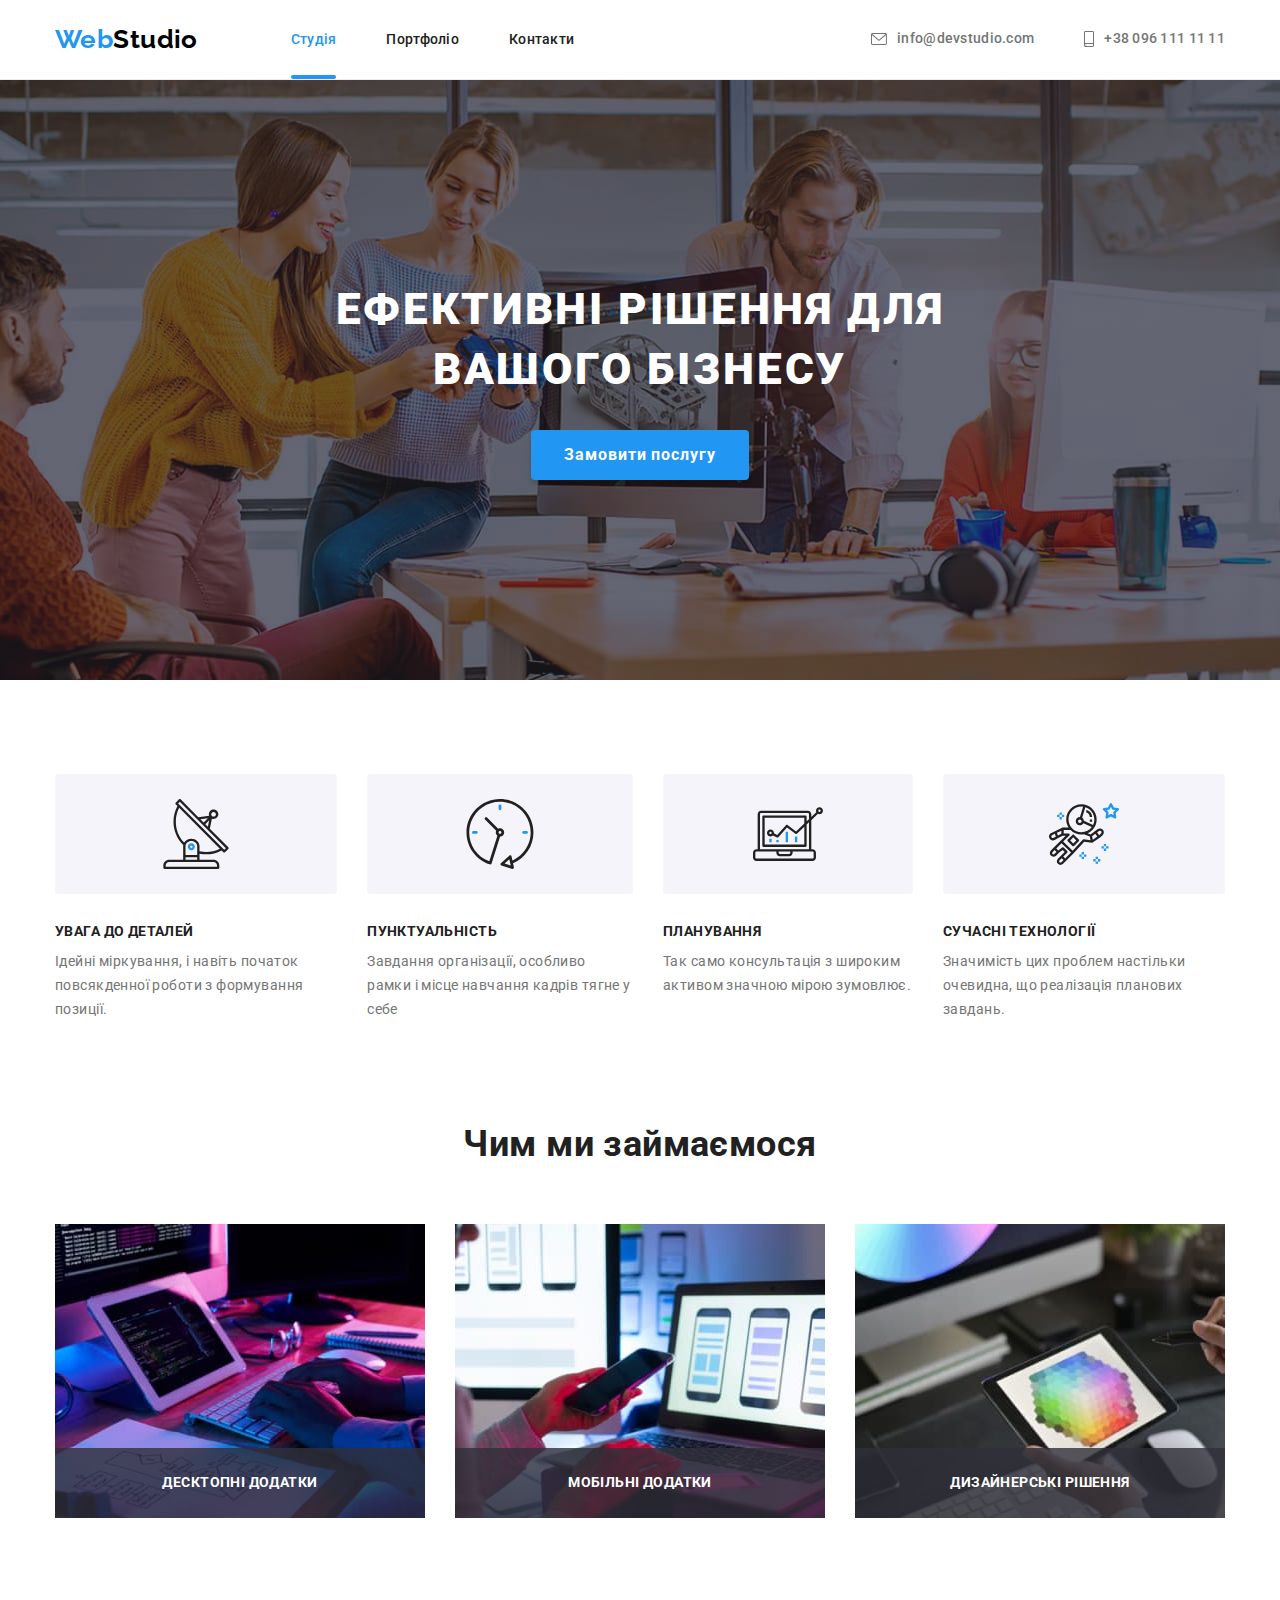
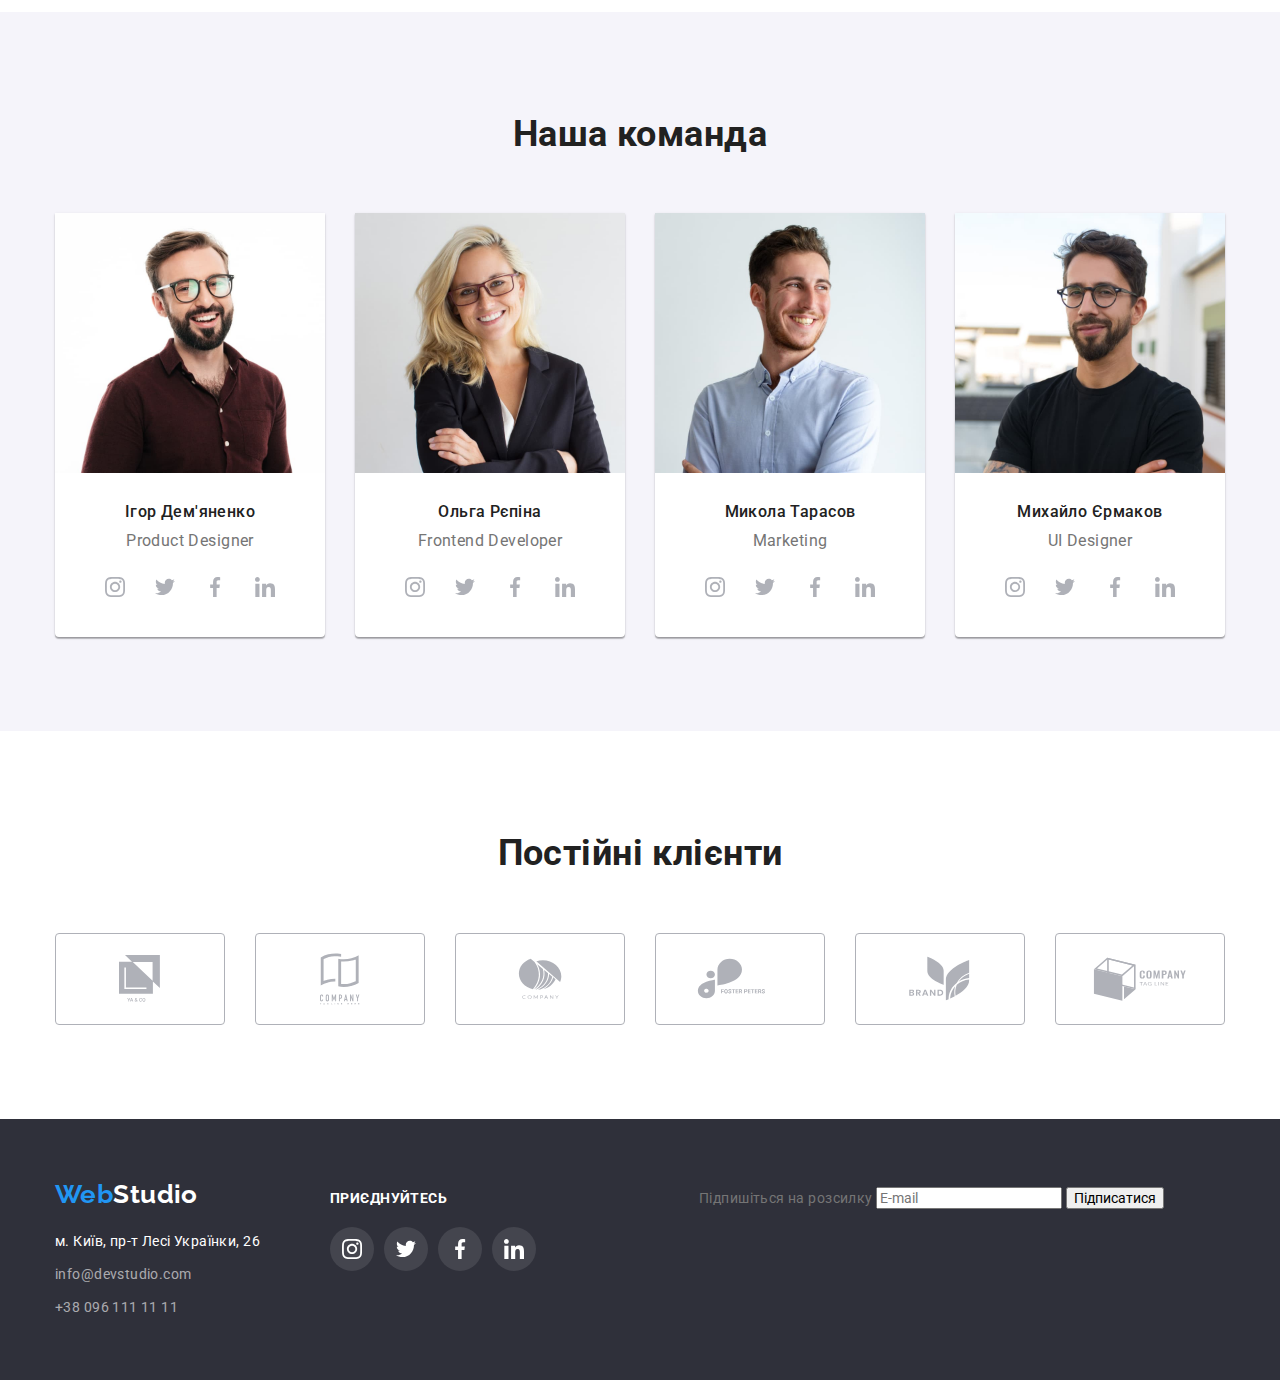
==== index.html @ 40b41647 "add forms markup + icons" ====
<!DOCTYPE html>
<html lang="uk">
  <head>
    <meta charset="UTF-8" />
    <meta http-equiv="X-UA-Compatible" content="IE=edge" />
    <meta name="viewport" content="width=device-width, initial-scale=1.0" />
    <title>WebStudio</title>
    <link rel="preconnect" href="https://fonts.googleapis.com" />
    <link rel="preconnect" href="https://fonts.gstatic.com" crossorigin />
    <link
      href="https://fonts.googleapis.com/css2?family=Raleway:wght@700&family=Roboto:wght@400;500;700;900&display=swap"
      rel="stylesheet"
    />
    <link
      rel="stylesheet"
      href="https://cdnjs.cloudflare.com/ajax/libs/modern-normalize/1.1.0/modern-normalize.min.css"
    />
    <link rel="stylesheet" href="./css/styles.css" />
  </head>
  <body>
    <!-- Шапка сайту -->
    <header class="header">
      <div class="container header-items">
        <nav class="site-nav">
          <a href="./index.html" class="logo-header link"
            >Web<span class="logo-black">Studio</span></a
          >
          <ul class="site-nav-list list">
            <li class="site-nav-item">
              <a class="site-nav-link link current" href="./index.html"
                >Студія</a
              >
            </li>
            <li class="site-nav-item">
              <a class="site-nav-link link" href="./portfolio.html"
                >Портфоліо</a
              >
            </li>
            <li class="site-nav-item">
              <a class="site-nav-link link" href="">Контакти</a>
            </li>
          </ul>
        </nav>

        <ul class="contacts list">
          <li class="contact-item">
            <a class="contact-link link" href="mailto:info@devstudio.com"
              ><svg class="contact-icon" width="16" height="12">
                <use href="./images/symbol-defs.svg#icon-envelope"></use>
              </svg>
              info@devstudio.com</a
            >
          </li>
          <li class="contact-item">
            <a class="contact-link link" href="tell:+380961111111"
              ><svg class="contact-icon" width="10" height="16">
                <use href="./images/symbol-defs.svg#icon-smartphone"></use></svg
              >+38 096 111 11 11</a
            >
          </li>
        </ul>
      </div>
    </header>

    <!-- Основний і унікальний контент -->
    <main>
      <section class="hero">
        <h1 class="hero-title">Ефективні рішення для вашого бізнесу</h1>
        <button type="button" class="btn hero-button" data-modal-open>
          Замовити послугу
        </button>
      </section>

      <section class="section features">
        <div class="container">
          <h2 class="section-title visually-hidden">Наші переваги</h2>
          <ul class="features list">
            <li class="features-item">
              <div class="features-pic">
                <svg class="features-icon" width="70" height="70">
                  <use
                    href="./images/symbol-defs.svg#icon-satellite-features"
                  ></use>
                </svg>
              </div>
              <h3 class="features-title title">УВАГА ДО ДЕТАЛЕЙ</h3>
              <p class="features-text">
                Ідейні міркування, і навіть початок повсякденної роботи з
                формування позиції.
              </p>
            </li>
            <li class="features-item">
              <div class="features-pic">
                <svg class="features-icon" width="70" height="70">
                  <use
                    href="./images/symbol-defs.svg#icon-clock-features"
                  ></use>
                </svg>
              </div>
              <h3 class="features-title title">ПУНКТУАЛЬНІСТЬ</h3>
              <p class="features-text">
                Завдання організації, особливо рамки і місце навчання кадрів
                тягне у себе
              </p>
            </li>
            <li class="features-item">
              <div class="features-pic">
                <svg class="features-icon" width="70" height="70">
                  <use
                    href="./images/symbol-defs.svg#icon-diagram-features"
                  ></use>
                </svg>
              </div>
              <h3 class="features-title title">ПЛАНУВАННЯ</h3>
              <p class="features-text">
                Так само консультація з широким активом значною мірою зумовлює.
              </p>
            </li>
            <li class="features-item">
              <div class="features-pic">
                <svg class="features-icon" width="70" height="70">
                  <use
                    href="./images/symbol-defs.svg#icon-astronaut-features"
                  ></use>
                </svg>
              </div>
              <h3 class="features-title title">СУЧАСНІ ТЕХНОЛОГІЇ</h3>
              <p class="features-text">
                Значимість цих проблем настільки очевидна, що реалізація
                планових завдань.
              </p>
            </li>
          </ul>
        </div>
      </section>

      <section class="section work">
        <div class="container">
          <h2 class="section-title">Чим ми займаємося</h2>
          <ul class="work-list list">
            <li class="work-item">
              <div class="work-thumb">
                <img
                  src="./images/box-1.jpg"
                  alt="пише код на комп'ютері"
                  width="370"
                />
                <div class="work-overlay">
                  <h3 class="work-title title">Десктопні додатки</h3>
                </div>
              </div>
            </li>
            <li class="work-item">
              <div class="work-thumb">
                <img
                  src="./images/box-2.jpg"
                  alt="обирає мобільний інтерфейс"
                  width="370"
                />
                <div class="work-overlay">
                  <h3 class="work-title title">Мобільні додатки</h3>
                </div>
              </div>
            </li>
            <li class="work-item">
              <div class="work-thumb">
                <img
                  src="./images/box-3.jpg"
                  alt="обирає колір на планшеті"
                  width="370"
                />
                <div class="work-overlay">
                  <h3 class="work-title title">Дизайнерські рішення</h3>
                </div>
              </div>
            </li>
          </ul>
        </div>
      </section>

      <section class="section team">
        <div class="container">
          <h2 class="section-title">Наша команда</h2>
          <ul class="team-list list">
            <li class="team-item">
              <img
                class="team-img"
                src="./images/team-1.jpg"
                alt="фото 1"
                width="270"
              />
              <div class="team-card">
                <h3 class="team-name">Ігор Дем'яненко</h3>
                <p class="team-title" lang="en">Product Designer</p>
                <ul class="team-socials-list list">
                  <li class="social-item">
                    <a href="" class="social-link">
                      <svg class="social-icon" width="20" height="20">
                        <use
                          href="./images/symbol-defs.svg#icon-instagram"
                        ></use>
                      </svg>
                    </a>
                  </li>
                  <li class="social-item">
                    <a href="" class="social-link">
                      <svg class="social-icon" width="20" height="20">
                        <use href="./images/symbol-defs.svg#icon-twitter"></use>
                      </svg>
                    </a>
                  </li>
                  <li class="social-item">
                    <a href="" class="social-link">
                      <svg class="social-icon" width="20" height="20">
                        <use
                          href="./images/symbol-defs.svg#icon-facebook"
                        ></use>
                      </svg>
                    </a>
                  </li>
                  <li class="social-item">
                    <a href="" class="social-link">
                      <svg class="social-icon" width="20" height="20">
                        <use
                          href="./images/symbol-defs.svg#icon-linkedin"
                        ></use>
                      </svg>
                    </a>
                  </li>
                </ul>
              </div>
            </li>
            <li class="team-item">
              <img
                class="team-img"
                src="./images/team-2.jpg"
                alt="фото 2"
                width="270"
              />
              <div class="team-card">
                <h3 class="team-name">Ольга Рєпіна</h3>
                <p class="team-title" lang="en">Frontend Developer</p>
                <ul class="team-socials-list list">
                  <li class="social-item">
                    <a href="" class="social-link">
                      <svg class="social-icon" width="20" height="20">
                        <use
                          href="./images/symbol-defs.svg#icon-instagram"
                        ></use>
                      </svg>
                    </a>
                  </li>
                  <li class="social-item">
                    <a href="" class="social-link">
                      <svg class="social-icon" width="20" height="20">
                        <use href="./images/symbol-defs.svg#icon-twitter"></use>
                      </svg>
                    </a>
                  </li>
                  <li class="social-item">
                    <a href="" class="social-link">
                      <svg class="social-icon" width="20" height="20">
                        <use
                          href="./images/symbol-defs.svg#icon-facebook"
                        ></use>
                      </svg>
                    </a>
                  </li>
                  <li class="social-item">
                    <a href="" class="social-link">
                      <svg class="social-icon" width="20" height="20">
                        <use
                          href="./images/symbol-defs.svg#icon-linkedin"
                        ></use>
                      </svg>
                    </a>
                  </li>
                </ul>
              </div>
            </li>
            <li class="team-item">
              <img
                class="team-img"
                src="./images/team-3.jpg"
                alt="фото 3"
                width="270"
              />
              <div class="team-card">
                <h3 class="team-name">Микола Тарасов</h3>
                <p class="team-title" lang="en">Marketing</p>
                <ul class="team-socials-list list">
                  <li class="social-item">
                    <a href="" class="social-link">
                      <svg class="social-icon" width="20" height="20">
                        <use
                          href="./images/symbol-defs.svg#icon-instagram"
                        ></use>
                      </svg>
                    </a>
                  </li>
                  <li class="social-item">
                    <a href="" class="social-link">
                      <svg class="social-icon" width="20" height="20">
                        <use href="./images/symbol-defs.svg#icon-twitter"></use>
                      </svg>
                    </a>
                  </li>
                  <li class="social-item">
                    <a href="" class="social-link">
                      <svg class="social-icon" width="20" height="20">
                        <use
                          href="./images/symbol-defs.svg#icon-facebook"
                        ></use>
                      </svg>
                    </a>
                  </li>
                  <li class="social-item">
                    <a href="" class="social-link">
                      <svg class="social-icon" width="20" height="20">
                        <use
                          href="./images/symbol-defs.svg#icon-linkedin"
                        ></use>
                      </svg>
                    </a>
                  </li>
                </ul>
              </div>
            </li>
            <li class="team-item">
              <img
                class="team-img"
                src="./images/team-4.jpg"
                alt="фото 4"
                width="270"
              />
              <div class="team-card">
                <h3 class="team-name">Михайло Єрмаков</h3>
                <p class="team-title" lang="en">UI Designer</p>
                <ul class="team-socials-list list">
                  <li class="social-item">
                    <a href="" class="social-link">
                      <svg class="social-icon" width="20" height="20">
                        <use
                          href="./images/symbol-defs.svg#icon-instagram"
                        ></use>
                      </svg>
                    </a>
                  </li>
                  <li class="social-item">
                    <a href="" class="social-link">
                      <svg class="social-icon" width="20" height="20">
                        <use href="./images/symbol-defs.svg#icon-twitter"></use>
                      </svg>
                    </a>
                  </li>
                  <li class="social-item">
                    <a href="" class="social-link">
                      <svg class="social-icon" width="20" height="20">
                        <use
                          href="./images/symbol-defs.svg#icon-facebook"
                        ></use>
                      </svg>
                    </a>
                  </li>
                  <li class="social-item">
                    <a href="" class="social-link">
                      <svg class="social-icon" width="20" height="20">
                        <use
                          href="./images/symbol-defs.svg#icon-linkedin"
                        ></use>
                      </svg>
                    </a>
                  </li>
                </ul>
              </div>
            </li>
          </ul>
        </div>
      </section>

      <section class="section clients">
        <div class="container">
          <h2 class="section-title">Постійні клієнти</h2>
          <ul class="clients-list list">
            <li class="client-item">
              <a class="client-link link" href=" ">
                <svg class="client-icon" width="41" height="47">
                  <use href="./images/symbol-defs.svg#icon-client-1"></use>
                </svg>
              </a>
            </li>
            <li class="client-item">
              <a class="client-link link" href=" ">
                <svg class="client-icon" width="40" height="52">
                  <use href="./images/symbol-defs.svg#icon-client-2"></use>
                </svg>
              </a>
            </li>
            <li class="client-item">
              <a class="client-link link" href=" ">
                <svg class="client-icon" width="44" height="41">
                  <use href="./images/symbol-defs.svg#icon-client-3"></use>
                </svg>
              </a>
            </li>
            <li class="client-item">
              <a class="client-link link" href=" ">
                <svg class="client-icon" width="85" height="41">
                  <use href="./images/symbol-defs.svg#icon-client-4"></use>
                </svg>
              </a>
            </li>
            <li class="client-item">
              <a class="client-link link" href=" ">
                <svg class="client-icon" width="63" height="45">
                  <use href="./images/symbol-defs.svg#icon-client-5"></use>
                </svg>
              </a>
            </li>
            <li class="client-item">
              <a class="client-link link" href=" ">
                <svg class="client-icon" width="94" height="44">
                  <use href="./images/symbol-defs.svg#icon-client-6"></use>
                </svg>
              </a>
            </li>
          </ul>
        </div>
      </section>
    </main>

    <!-- Футер -->
    <footer class="footer">
      <div class="container footer-flex">
        <div class="footer-address">
          <a href="./index.html" class="logo-footer link"
            >Web<span class="logo-white">Studio</span></a
          >
          <address class="address">
            <ul class="address-list list">
              <li class="address-item">
                <a
                  class="address-link primary link"
                  href="https://goo.gl/maps/5jb4CAZ57KKGYozQA"
                  target="_blank"
                  rel="noopener noreferrer nofollow"
                  >м. Київ, пр-т Лесі Українки, 26</a
                >
              </li>
              <li class="address-item">
                <a
                  class="address-link secondary link"
                  href="mailto:info@devstudio.com"
                  >info@devstudio.com</a
                >
              </li>
              <li class="address-item">
                <a class="address-link secondary link" href="tell:+380961111111"
                  >+38 096 111 11 11</a
                >
              </li>
            </ul>
          </address>
        </div>
        <div class="footer-socials">
          <h3 class="footer-socials-title">Приєднуйтесь</h3>
          <ul class="footer-socials-list list">
            <li class="footer-social-item">
              <a href="" class="footer-social-link">
                <svg class="footer-social-icon" width="20" height="20">
                  <use href="./images/symbol-defs.svg#icon-instagram"></use>
                </svg>
              </a>
            </li>
            <li class="footer-social-item">
              <a href="" class="footer-social-link">
                <svg class="footer-social-icon" width="20" height="20">
                  <use href="./images/symbol-defs.svg#icon-twitter"></use>
                </svg>
              </a>
            </li>
            <li class="footer-social-item">
              <a href="" class="footer-social-link">
                <svg class="footer-social-icon" width="20" height="20">
                  <use href="./images/symbol-defs.svg#icon-facebook"></use>
                </svg>
              </a>
            </li>
            <li class="footer-social-item">
              <a href="" class="footer-social-link">
                <svg class="footer-social-icon" width="20" height="20">
                  <use href="./images/symbol-defs.svg#icon-linkedin"></use>
                </svg>
              </a>
            </li>
          </ul>
        </div>
        <form class="subscription-form">
          <label for="email">Підпишіться на розсилку</label>
          <input type="email" name="email" id="email" placeholder="E-mail" />
          <button type="submit">Підписатися</button>
        </form>
      </div>
    </footer>
    <div class="hero-backdrop is-hidden" data-modal>
      <div class="modal">
        <p class="modal-title">Залиште свої дані, ми вам передзвонимо</p>
        <form class="modal-form">
          <label for="name">Ім'я</label>
          <input type="text" name="name" id="name" class="modal-form-name" />
          <label for="tel">Телефон</label>
          <input type="tel" name="tel" id="tel" class="modal-form-tel" />
          <label for="email">Пошта</label>
          <input
            type="email"
            name="email"
            id="email"
            class="modal-form-email"
          />
          <label for="comment">Коментар</label>
          <textarea
            name="comment"
            id="comment"
            class="modal-form-comment"
          ></textarea>
          <input type="checkbox" name="policy-check" id="policy" />
          <label for="policy"
            >Погоджуюся з розсилкою та приймаю
            <a href="">Умови договору</a></label
          >
          <button type="submit">Відправити</button>
        </form>
        <button type="button" class="modal-btn-close" data-modal-close>
          <svg class="modal-icon-close" width="11" height="11">
            <use href="./images/symbol-defs.svg#icon-close"></use>
          </svg>
        </button>
      </div>
    </div>
    <script src="./js/modal.js"></script>
  </body>
</html>
---- css/styles.css ----
:root {
  --header-bg: #ffffff;
  --header-frame: #ececec;
  --logo-black: #000000;
  --primary-text-color: #757575;
  --secondary-text-color: #212121;
  --accent-color: #2196f3;
  /* --figma-bg: #f5f5f5; */
  --secondary-bg: #f5f4fa;
  --container-bg: #eeeeee;
  --client-section-grey: #afb1b8;
  --footer-bg: #2f303a;
  --text-footer-color: rgba(255, 255, 255, 0.6);
  --hero-bg: #c4c4c4;
  --hero-bg-gradient: rgba(47, 48, 58, 0.4);
  --social-links-color: #afb1b8;

  --trans-duration: 250ms;
  --cubic: cubic-bezier(0.4, 0, 0.2, 1);
}

/* * {
  outline: 1px solid tomato;
} */

body {
  background-color: var(--header-bg);
  color: var(--primary-text-color);

  font-family: Roboto, sans-serif;
  font-size: 14px;
  letter-spacing: 0.03em;
}

/* класи утиліти */

.container {
  width: 1200px;
  padding: 0 15px;
  margin: 0 auto;
}

h1,
h2,
h3,
h4,
h5,
h6,
p {
  margin: 0;
}

ul,
ol {
  margin: 0;
  padding-left: 0;
}

button {
  cursor: pointer;
}

address {
  font-style: normal;
}

img {
  display: block;
  max-width: 100%;
  height: auto;
}

.list {
  list-style: none;
}

.link {
  text-decoration: none;
}

.visually-hidden {
  position: absolute;
  width: 1px;
  height: 1px;
  margin: -1px;
  border: 0;
  padding: 0;

  white-space: nowrap;
  clip-path: inset(100%);
  clip: rect(0 0 0 0);
  overflow: hidden;
}

.btn {
  display: inline-block;
  border: 1px solid transparent;
  border-radius: 4px;

  font-family: inherit;
  font-size: 16px;
  text-align: center;
}

.section {
  padding-top: 94px;
  padding-bottom: 94px;
  background-color: var(--header-bg);
}

.title {
  font-size: 14px;
  line-height: 1.14;
  text-transform: uppercase;
}

/* хедер */
.header {
  background-color: var(--header-bg);
  border-bottom: 1px solid var(--header-frame);
  padding-top: 24px;
  padding-bottom: 25px;
  height: 80px;
}

.header-items {
  display: flex;
  justify-content: space-between;
  align-items: center;
}

/* логотип */

.logo-header {
  display: block;
  margin-right: 93px;

  font-family: Raleway, sans-serif;
  color: var(--accent-color);
  font-weight: 700;
  font-size: 26px;
  line-height: 1.19;
}

.logo-black {
  color: var(--logo-black);
}

/* навігація і контакти */

.site-nav {
  display: flex;
  align-items: center;
}

.site-nav-list {
  display: flex;
  gap: 50px;
}

/* .site-nav-item:not(:last-child) {
  margin-right: 50px;
} */

.site-nav-item {
}

.site-nav-link.link {
  position: relative;

  color: var(--secondary-text-color);
  font-weight: 500;
  line-height: 1.14;
  letter-spacing: 0.02em;
  padding-top: 32px;
  padding-bottom: 32px;

  transition: color var(--trans-duration) var(--cubic);
}

.site-nav-link:hover,
.site-nav-link:focus {
  color: var(--accent-color);
}

.site-nav-link.current {
  color: var(--accent-color);
}

.site-nav-link.current::after {
  content: "";

  position: absolute;
  bottom: 0;
  left: 0;

  width: 100%;
  height: 4px;

  border-radius: 2px;
  background-color: var(--accent-color);
}

.contacts {
  display: flex;
  gap: 50px;
}

.contact-item {
  align-items: center;
}

.contact-link {
  display: flex;
  align-items: center;

  color: var(--primary-text-color);
  font-weight: 500;
  line-height: 1.14;
  letter-spacing: 0.02em;

  transition: color var(--trans-duration) var(--cubic);
}

.contact-icon {
  fill: currentColor;
  margin-right: 10px;
}

.contact-link:hover,
.contact-link:focus {
  color: var(--accent-color);
}

/* секція hero */

.hero {
  text-align: center;
  background-image: linear-gradient(
      to right,
      var(--hero-bg-gradient),
      var(--hero-bg-gradient)
    ),
    url(../images/hero-bg-image.jpg);
  background-color: var(--hero-bg);
  max-width: 1600px;
  background-repeat: no-repeat;
  background-position: center;
  background-size: cover;
  padding-top: 200px;
  padding-bottom: 200px;
  margin: 0 auto;
}

.hero-title {
  margin-bottom: 30px;
  width: 696px;
  margin-left: auto;
  margin-right: auto;

  color: var(--header-bg);
  font-weight: 900;
  font-size: 44px;
  line-height: 1.36;
  letter-spacing: 0.06em;
  text-transform: uppercase;
}

.hero-button {
  padding: 10px 32px;
  min-width: 216px;
  margin: 0 auto;

  display: flex;

  background-color: var(--accent-color);
  color: var(--header-bg);
  box-shadow: 0px 4px 4px rgba(0, 0, 0, 0.15);

  font-weight: 700;
  line-height: 1.8;
  letter-spacing: 0.06em;
}

/* секції Наші переваги і Чим ми займаємося */

.section-title {
  margin-bottom: 50px;

  color: var(--secondary-text-color);
  font-size: 36px;
  line-height: 1.6;
  text-align: center;
}

.features {
  display: flex;
  gap: 30px;
}

.features-item {
  flex-basis: calc((100%-90px) / 4);
}

.features-pic {
  display: flex;
  justify-content: center;
  align-items: center;
  width: 100%;
  height: 120px;
  background: #f5f4fa;
  border-radius: 4px;
  margin-bottom: 30px;
}

.features-title {
  margin-bottom: 10px;
  color: var(--secondary-text-color);
}

.features-text {
  line-height: 1.71;
}

.section.work {
  padding-top: 0;
}

.work-list {
  display: flex;
  gap: 30px;
}

.work-thumb {
  position: relative;
  z-index: 0;
}

.work-overlay {
  position: absolute;
  bottom: 0;
  left: 0;

  display: flex;
  justify-content: center;
  align-items: center;

  width: 100%;
  height: 70px;
  background: rgba(47, 48, 58, 0.8);
}

.work-title {
  color: var(--header-bg);
}

/* секція Команда */

.section.team {
  background-color: var(--secondary-bg);
}

.team-list {
  display: flex;
  gap: 30px;
}

.team-item {
  background-color: var(--header-bg);
  box-shadow: 0px 1px 3px rgba(0, 0, 0, 0.12), 0px 1px 1px rgba(0, 0, 0, 0.14),
    0px 2px 1px rgba(0, 0, 0, 0.2);
  border-radius: 0px 0px 4px 4px;
}

.team-card {
  padding-top: 30px;
  padding-bottom: 30px;
  text-align: center;
}

.team-name {
  margin-bottom: 10px;
  color: var(--secondary-text-color);
  font-weight: 500;
  font-size: 16px;
  line-height: 1.18;
}

.team-title {
  font-size: 16px;
  line-height: 1.18;
  margin-bottom: 16px;
}

.team-socials-list {
  display: flex;
  gap: 10px;
  justify-content: center;
}

.social-item {
  width: 40px;
  height: 40px;
}

.social-link {
  display: flex;
  justify-content: center;
  align-items: center;
  width: 100%;
  height: 100%;
  border-radius: 50%;
  background-color: var(--header-bg);
  fill: var(--client-section-grey);

  transition: background-color var(--trans-duration) var(--cubic),
    fill var(--trans-duration) var(--cubic);
}

/* .social-icon {
  fill: currentColor;
} */

.social-link:hover,
.social-link:focus {
  background-color: var(--accent-color);
  fill: var(--header-bg);
}

/* клієнти */

.clients-list {
  display: flex;
  gap: 30px;
}

.client-item {
  width: calc((100% - 150px) / 6);
  height: 92px;
}

.client-link {
  display: flex;
  justify-content: center;
  align-items: center;
  width: 100%;
  height: 100%;
  border: 1px solid var(--client-section-grey);
  border-radius: 4px;
  fill: var(--client-section-grey);

  transition: border-color var(--trans-duration) var(--cubic),
    fill var(--trans-duration) var(--cubic);
}

/* .client-icon {
  fill: currentColor;
} */

.client-link:hover,
.client-link:focus {
  border-color: var(--accent-color);
  fill: var(--accent-color);
}

/* секція Портфоліо */

.projects-filter {
  display: flex;
  justify-content: center;
  gap: 8px;
  margin-bottom: 50px;
}

/* .projects-item-button:not(:last-child) {
    margin-right: 8px;
  } */

.projects-button {
  padding: 6px 22px;
  min-width: fit-content;

  background-color: var(--secondary-bg);
  color: var(--secondary-text-color);
  font-weight: 500;
  line-height: 1.6;
  letter-spacing: 0.03em;

  transition: background-color var(--trans-duration) var(--cubic),
    color var(--trans-duration) var(--cubic),
    box-shadow var(--trans-duration) var(--cubic);
}

.projects-button:hover,
.projects-button:focus {
  background-color: var(--accent-color);
  color: var(--header-bg);
  box-shadow: 0px 4px 4px rgba(0, 0, 0, 0.25);
}

.projects-button.current {
  background-color: var(--accent-color);
  color: var(--header-bg);
}

.project-list {
  display: flex;
  flex-wrap: wrap;
  gap: 30px;
}

.project-item {
  flex-basis: calc((100% - 60px) / 3);
}

.project-link {
  display: block;
  box-shadow: none;
  transition: box-shadow var(--trans-duration) var(--cubic);
}

.project-thumb {
  position: relative;
  overflow: hidden;
}

.project-overlay {
  position: absolute;
  top: 0;
  left: 0;

  width: 100%;
  height: 100%;
  padding: 63px 24px;

  background-color: rgba(33, 150, 243, 0.9);

  transform: translateY(100%);
  transition: transform var(--trans-duration) var(--cubic);
}

.project-link:hover,
.project-link:focus {
  box-shadow: 0px 1px 1px rgba(0, 0, 0, 0.12), 0px 4px 4px rgba(0, 0, 0, 0.06),
    1px 4px 6px rgba(0, 0, 0, 0.16);
}

.project-link:hover .project-overlay,
.project-link:focus .project-overlay {
  transform: translateY(0);
}

.project-text {
  font-size: 18px;
  line-height: 1.56;
  color: var(--header-bg);
}

.project-description {
  padding: 20px 24px;
  border: 1px solid var(--container-bg);
  border-top: transparent;
  background-color: var(--header-bg);
}

.project-title {
  margin-bottom: 4px;
  color: var(--secondary-text-color);
  font-size: 18px;
  line-height: 2;
  letter-spacing: 0.06em;
}

.project-type {
  font-size: 16px;
  line-height: 1.8;
  color: var(--primary-text-color);
}

/* футер */

.footer {
  padding-top: 60px;
  padding-bottom: 60px;
  background-color: var(--footer-bg);
}

.footer-flex {
  display: flex;
  gap: 70px;
  align-items: baseline;
}

.logo-footer {
  display: block;
  margin-bottom: 20px;

  font-family: Raleway, sans-serif;
  color: var(--accent-color);
  font-weight: 700;
  font-size: 26px;
  line-height: 1.19;
}

.logo-white {
  color: var(--header-bg);
}

.address-item:not(:last-child) {
  margin-bottom: 9px;
}

.address-link {
  line-height: 1.71;
}

.address-link.primary {
  color: var(--header-bg);

  transition: color var(--trans-duration) var(--cubic);
}

.address-link.secondary {
  color: var(--text-footer-color);

  transition: color var(--trans-duration) var(--cubic);
}

.address-link.primary:hover,
.address-link.primary:focus {
  color: var(--accent-color);
}

.address-link.secondary:hover,
.address-link.secondary:focus {
  color: var(--accent-color);
}

.footer-socials-title {
  margin-bottom: 20px;
  color: var(--header-bg);
  font-size: 14px;
  line-height: 1.14;
  text-transform: uppercase;
}

.footer-socials-list {
  display: flex;
  gap: 10px;
  justify-content: center;
}

.footer-social-item {
  width: 44px;
  height: 44px;
}

.footer-social-link {
  display: inline-flex;
  justify-content: center;
  align-items: center;
  width: 100%;
  height: 100%;
  border-radius: 50%;
  background-color: rgba(255, 255, 255, 0.1);
  fill: var(--header-bg);

  transition: background-color var(--trans-duration) var(--cubic);
}

/* .footer-social-icon {
  fill: var(--header-bg);
} */

.footer-social-link:hover,
.footer-social-link:focus {
  background-color: var(--accent-color);
}

.subscription-form {
  margin-left: 93px;
}

.hero-backdrop {
  position: fixed;
  top: 0;
  left: 0;
  z-index: 1;

  width: 100%;
  height: 100%;

  background-color: rgba(0, 0, 0, 0.2);

  visibility: visible;
  opacity: 1;
  transition: opacity var(--trans-duration) var(--cubic),
    visibility var(--trans-duration) var(--cubic);
}

.hero-backdrop.is-hidden {
  visibility: hidden;
  pointer-events: none;

  opacity: 0;
}

.hero-backdrop.is-hidden .hero-modal {
  transform: translate(-50%, -50%) scale(1.1);
}

.modal {
  position: absolute;
  top: 50%;
  left: 50%;

  min-width: 528px;
  min-height: 581px;
  padding: 40px;

  background-color: var(--header-bg);
  box-shadow: 0px 1px 3px rgba(0, 0, 0, 0.12), 0px 1px 1px rgba(0, 0, 0, 0.14),
    0px 2px 1px rgba(0, 0, 0, 0.2);
  border-radius: 4px;

  transform: translate(-50%, -50%) scale(1);
  transition: transform var(--trans-duration) var(--cubic);
}

.modal-title {
  font-weight: 700;
  font-size: 20px;
  line-height: 23px;
  text-align: center;

  color: var(--secondary-text-color);
}

.modal-btn-close {
  position: absolute;
  top: 8px;
  right: 8px;

  display: flex;
  justify-content: center;
  align-items: center;

  width: 30px;
  height: 30px;
  background-color: transparent;
  border: 1px solid rgba(0, 0, 0, 0.1);
  border-radius: 50%;

  transition: fill var(--trans-duration) var(--cubic);
}

.modal-btn-close:hover {
  fill: var(--accent-color);
}
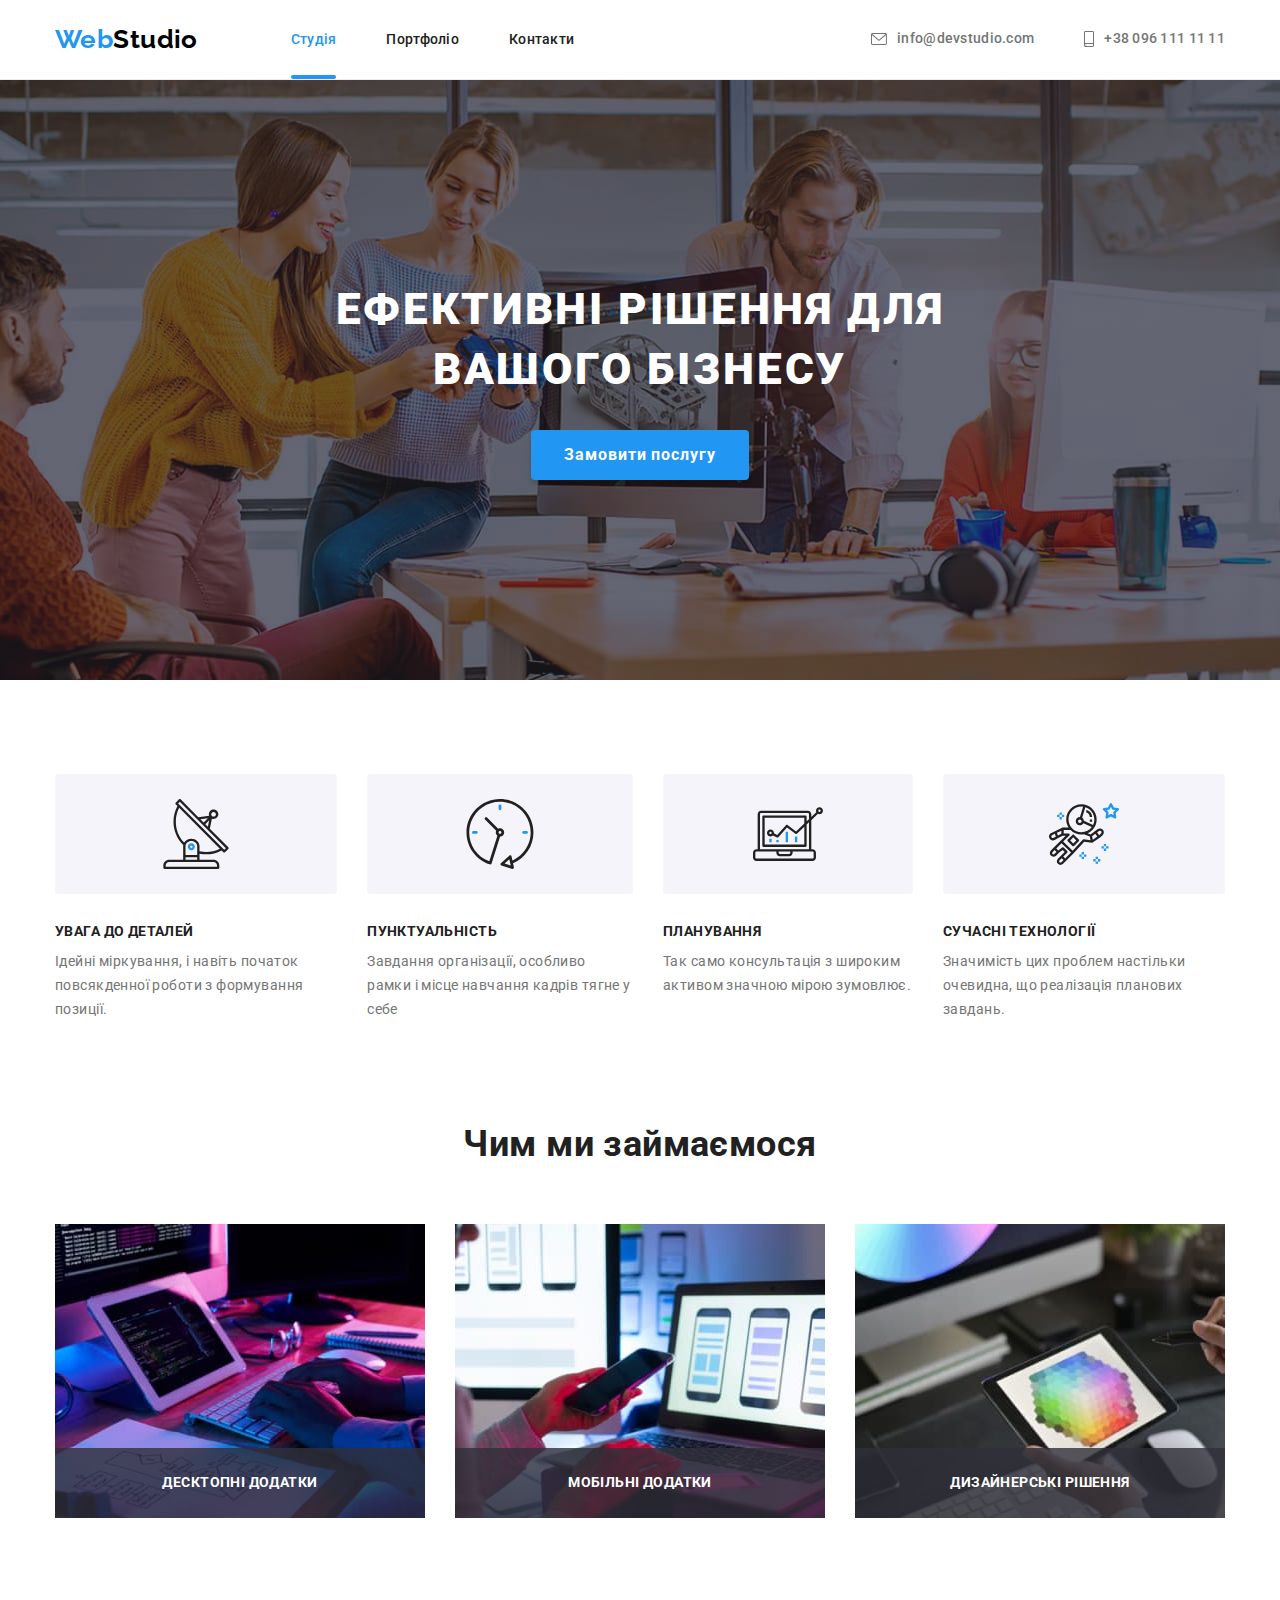
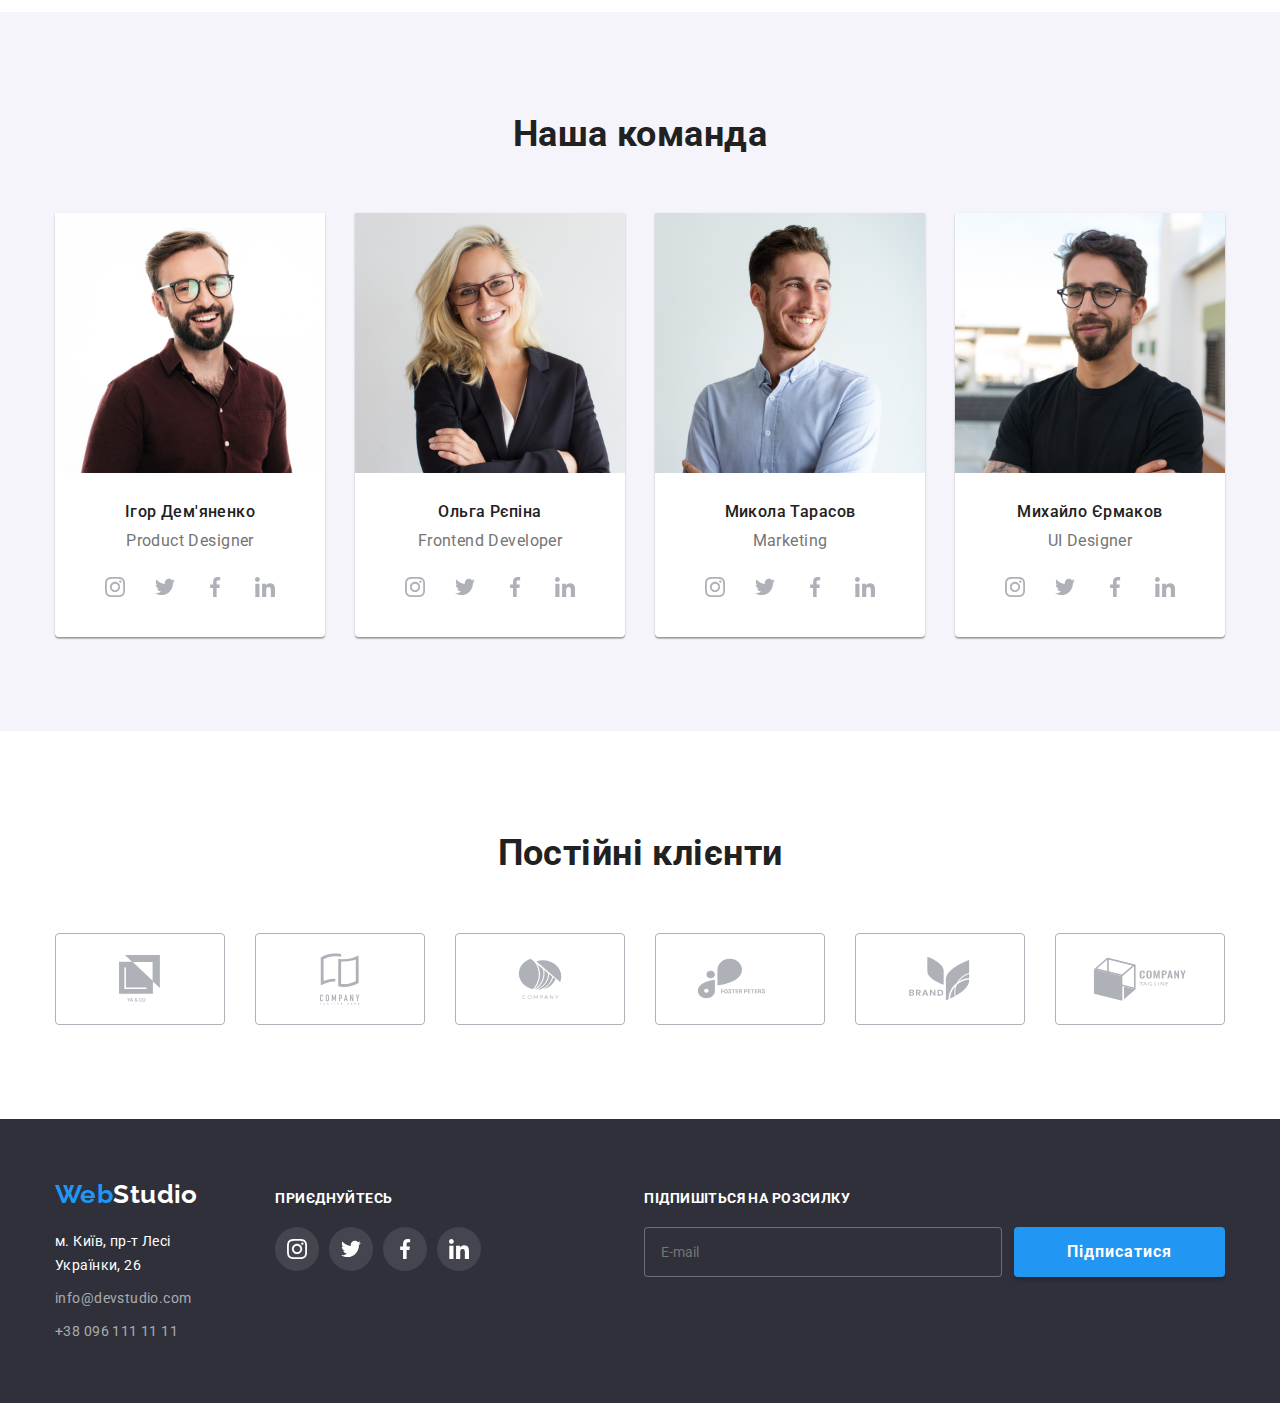
==== commit 26e3af6e: "add forms styles" ====
--- a/index.html
+++ b/index.html
@@ -463,7 +463,7 @@
           </address>
         </div>
         <div class="footer-socials">
-          <h3 class="footer-socials-title">Приєднуйтесь</h3>
+          <h3 class="footer-title">Приєднуйтесь</h3>
           <ul class="footer-socials-list list">
             <li class="footer-social-item">
               <a href="" class="footer-social-link">
@@ -496,9 +496,19 @@
           </ul>
         </div>
         <form class="subscription-form">
-          <label for="email">Підпишіться на розсилку</label>
-          <input type="email" name="email" id="email" placeholder="E-mail" />
-          <button type="submit">Підписатися</button>
+          <h3 class="footer-title">Підпишіться на розсилку</h3>
+          <div class="subscription-wrapper">
+            <input
+              type="email"
+              name="email"
+              id="email"
+              placeholder="E-mail"
+              class="subscription-input"
+            />
+            <button type="submit" class="btn subscription-btn">
+              Підписатися
+            </button>
+          </div>
         </form>
       </div>
     </footer>
@@ -506,30 +516,72 @@
       <div class="modal">
         <p class="modal-title">Залиште свої дані, ми вам передзвонимо</p>
         <form class="modal-form">
-          <label for="name">Ім'я</label>
-          <input type="text" name="name" id="name" class="modal-form-name" />
-          <label for="tel">Телефон</label>
-          <input type="tel" name="tel" id="tel" class="modal-form-tel" />
-          <label for="email">Пошта</label>
-          <input
-            type="email"
-            name="email"
-            id="email"
-            class="modal-form-email"
-          />
-          <label for="comment">Коментар</label>
+          <div class="modal-field">
+            <label for="name" class="modal-label">Ім'я</label>
+            <svg class="modal-user-icon" width="18" height="18">
+              <use href="./images/symbol-defs.svg#icon-user"></use>
+            </svg>
+            <input
+              type="text"
+              name="user-name"
+              id="name"
+              class="modal-input"
+              required
+            />
+          </div>
+
+          <div class="modal-field">
+            <label for="tel" class="modal-label">Телефон</label>
+            <svg class="modal-user-icon" width="18" height="18">
+              <use href="./images/symbol-defs.svg#icon-phone"></use>
+            </svg>
+            <input
+              type="tel"
+              name="user-tel"
+              id="tel"
+              class="modal-input"
+              required
+            />
+          </div>
+
+          <div class="modal-field">
+            <label for="email" class="modal-label">Пошта</label>
+            <svg class="modal-user-icon" width="18" height="18">
+              <use href="./images/symbol-defs.svg#icon-email"></use>
+            </svg>
+            <input
+              type="email"
+              name="user-email"
+              id="email"
+              class="modal-input"
+              required
+            />
+          </div>
+
+          <label for="comment" class="modal-label">Коментар</label>
           <textarea
-            name="comment"
+            name="user-comment"
             id="comment"
-            class="modal-form-comment"
+            class="modal-comment"
+            placeholder="Введіть текст"
           ></textarea>
-          <input type="checkbox" name="policy-check" id="policy" />
-          <label for="policy"
-            >Погоджуюся з розсилкою та приймаю
-            <a href="">Умови договору</a></label
-          >
-          <button type="submit">Відправити</button>
+
+          <div class="checkbox-wrapper">
+            <input
+              type="checkbox"
+              name="policy-check"
+              id="policy"
+              class="modal-checkbox"
+            />
+            <label for="policy" class="modal-checkbox-label"
+              >Погоджуюся з розсилкою та приймаю
+              <a href="" class="modal-checkbox-link">Умови договору</a></label
+            >
+          </div>
+
+          <button type="submit" class="btn modal-btn-submit">Відправити</button>
         </form>
+
         <button type="button" class="modal-btn-close" data-modal-close>
           <svg class="modal-icon-close" width="11" height="11">
             <use href="./images/symbol-defs.svg#icon-close"></use>
--- a/css/styles.css
+++ b/css/styles.css
@@ -636,7 +636,7 @@
   color: var(--accent-color);
 }
 
-.footer-socials-title {
+.footer-title {
   margin-bottom: 20px;
   color: var(--header-bg);
   font-size: 14px;
@@ -679,6 +679,38 @@
 
 .subscription-form {
   margin-left: 93px;
+}
+
+.subscription-wrapper {
+  display: flex;
+  align-items: center;
+}
+
+.subscription-input {
+  width: 358px;
+  height: 50px;
+  padding: 15px 16px;
+  margin-right: 12px;
+  border: 1px solid rgba(255, 255, 255, 0.3);
+  border-radius: 4px;
+  background-color: var(--footer-bg);
+}
+
+.subscription-btn {
+  padding: 10px 52px;
+  min-width: 200px;
+  height: 50px;
+  margin: 0 auto;
+
+  display: flex;
+
+  background-color: var(--accent-color);
+  color: var(--header-bg);
+  box-shadow: 0px 4px 4px rgba(0, 0, 0, 0.15);
+
+  font-weight: 700;
+  line-height: 1.8;
+  letter-spacing: 0.06em;
 }
 
 .hero-backdrop {
@@ -714,7 +746,7 @@
   top: 50%;
   left: 50%;
 
-  min-width: 528px;
+  max-width: 528px;
   min-height: 581px;
   padding: 40px;
 
@@ -732,8 +764,88 @@
   font-size: 20px;
   line-height: 23px;
   text-align: center;
+  margin-bottom: 12px;
 
   color: var(--secondary-text-color);
+}
+
+.modal-label {
+  font-size: 12px;
+  line-height: 1.16;
+  letter-spacing: 0.01em;
+  margin-bottom: 4px;
+}
+
+.modal-input {
+  width: 100%;
+  height: 40px;
+  border: 1px solid rgba(33, 33, 33, 0.2);
+  border-radius: 4px;
+  padding: 0;
+  margin: 0;
+  margin-bottom: 10px;
+  padding-left: 35px;
+  outline: transparent;
+}
+
+.modal-input:hover,
+.modal-input:focus {
+  border: 1px solid var(--accent-color);
+  /* fill: var(--accent-color); */
+}
+
+.modal-comment {
+  width: 100%;
+  min-height: 120px;
+  padding: 12px 16px;
+  border: 1px solid rgba(33, 33, 33, 0.2);
+  border-radius: 4px;
+  margin-bottom: 20px;
+  outline: transparent;
+  resize: none;
+}
+
+.modal-comment::placeholder {
+  font-size: 12px;
+  line-height: 1.16;
+  letter-spacing: 0.01em;
+
+  color: rgba(117, 117, 117, 0.5);
+}
+
+.checkbox-wrapper {
+  display: flex;
+  align-items: center;
+  justify-content: center;
+  margin-bottom: 30px;
+}
+
+.modal-checkbox {
+}
+
+.modal-checkbox-label {
+  line-height: 1.71;
+  margin-left: 8px;
+}
+
+.modal-checkbox-link {
+  color: var(--accent-color);
+}
+
+.modal-btn-submit {
+  padding: 10px 52px;
+  min-width: 200px;
+  margin: 0 auto;
+
+  display: flex;
+
+  background-color: var(--accent-color);
+  color: var(--header-bg);
+  box-shadow: 0px 4px 4px rgba(0, 0, 0, 0.15);
+
+  font-weight: 700;
+  line-height: 1.8;
+  letter-spacing: 0.06em;
 }
 
 .modal-btn-close {
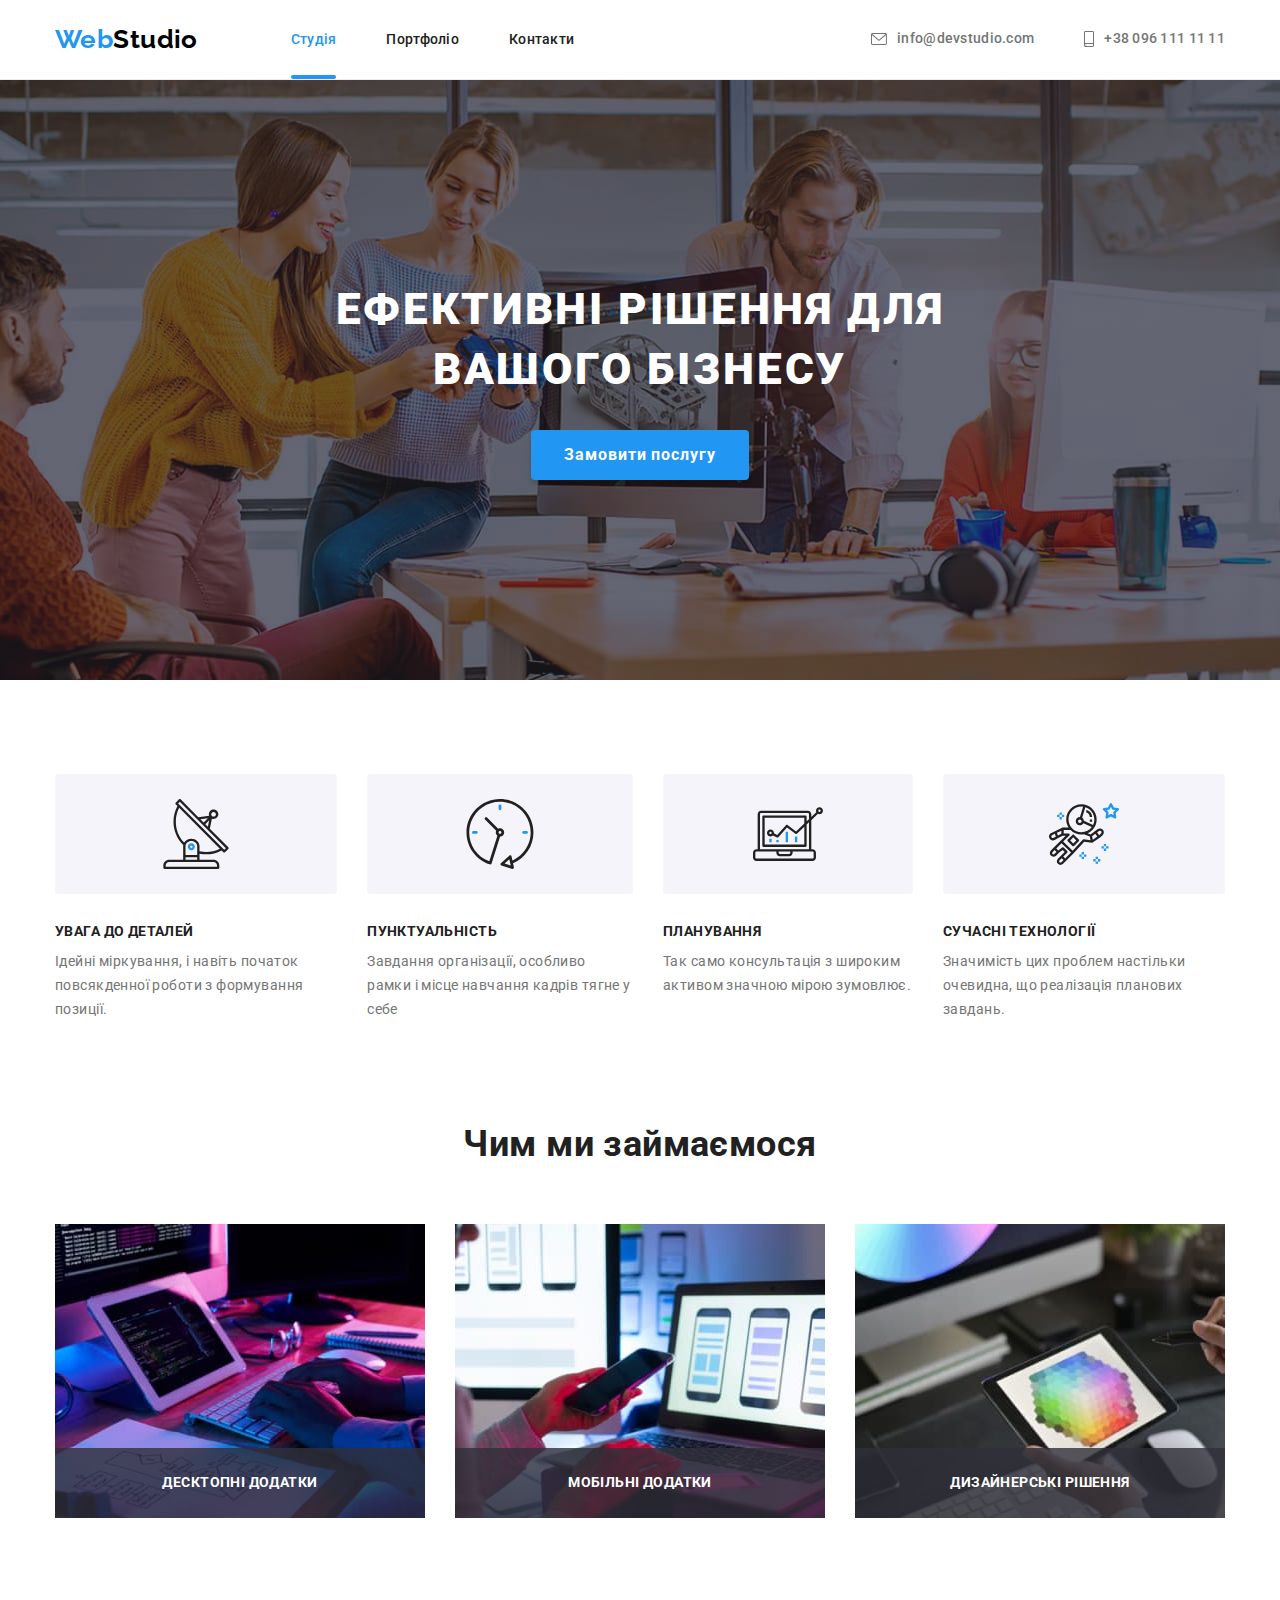
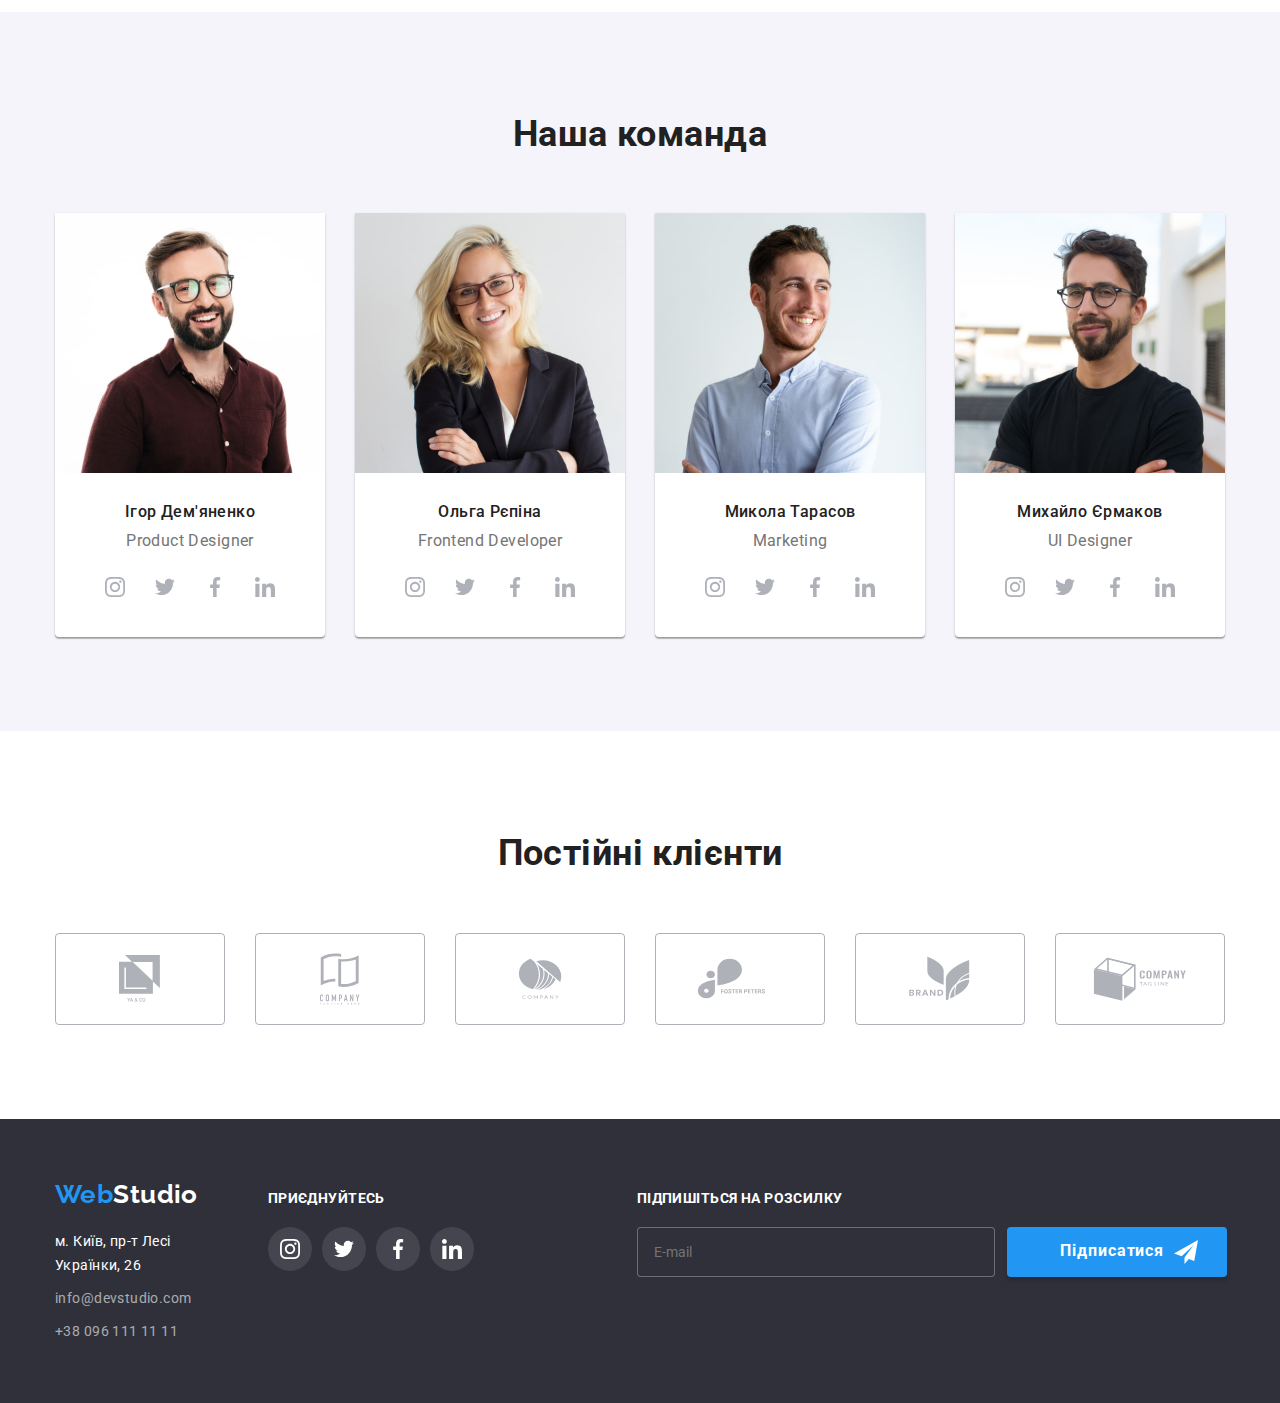
==== commit 97ad119d: "add button styles" ====
--- a/index.html
+++ b/index.html
@@ -506,7 +506,9 @@
               class="subscription-input"
             />
             <button type="submit" class="btn subscription-btn">
-              Підписатися
+              Підписатися<svg class="send-icon" width="24" height="24">
+                <use href="./images/symbol-defs.svg#icon-send"></use>
+              </svg>
             </button>
           </div>
         </form>
--- a/css/styles.css
+++ b/css/styles.css
@@ -684,25 +684,26 @@
 .subscription-wrapper {
   display: flex;
   align-items: center;
+  gap: 12px;
 }
 
 .subscription-input {
   width: 358px;
   height: 50px;
   padding: 15px 16px;
-  margin-right: 12px;
   border: 1px solid rgba(255, 255, 255, 0.3);
   border-radius: 4px;
   background-color: var(--footer-bg);
 }
 
 .subscription-btn {
-  padding: 10px 52px;
+  padding: 10px 28px 10px 52px;
   min-width: 200px;
   height: 50px;
   margin: 0 auto;
 
   display: flex;
+  align-items: center;
 
   background-color: var(--accent-color);
   color: var(--header-bg);
@@ -712,6 +713,16 @@
   line-height: 1.8;
   letter-spacing: 0.06em;
 }
+
+.subscription-btn .send-icon {
+  fill: var(--header-bg);
+  margin-left: 10px;
+}
+
+/* .subscription-btn:hover,
+.subscription-btn:focus {
+  box-shadow: 0px 4px 4px rgba(0, 0, 0, 0.15);
+} */
 
 .hero-backdrop {
   position: fixed;
@@ -767,6 +778,16 @@
   margin-bottom: 12px;
 
   color: var(--secondary-text-color);
+}
+
+.modal-field {
+  position: relative;
+}
+
+.modal-user-icon {
+  position: absolute;
+  left: 15px;
+  bottom: 14px;
 }
 
 .modal-label {
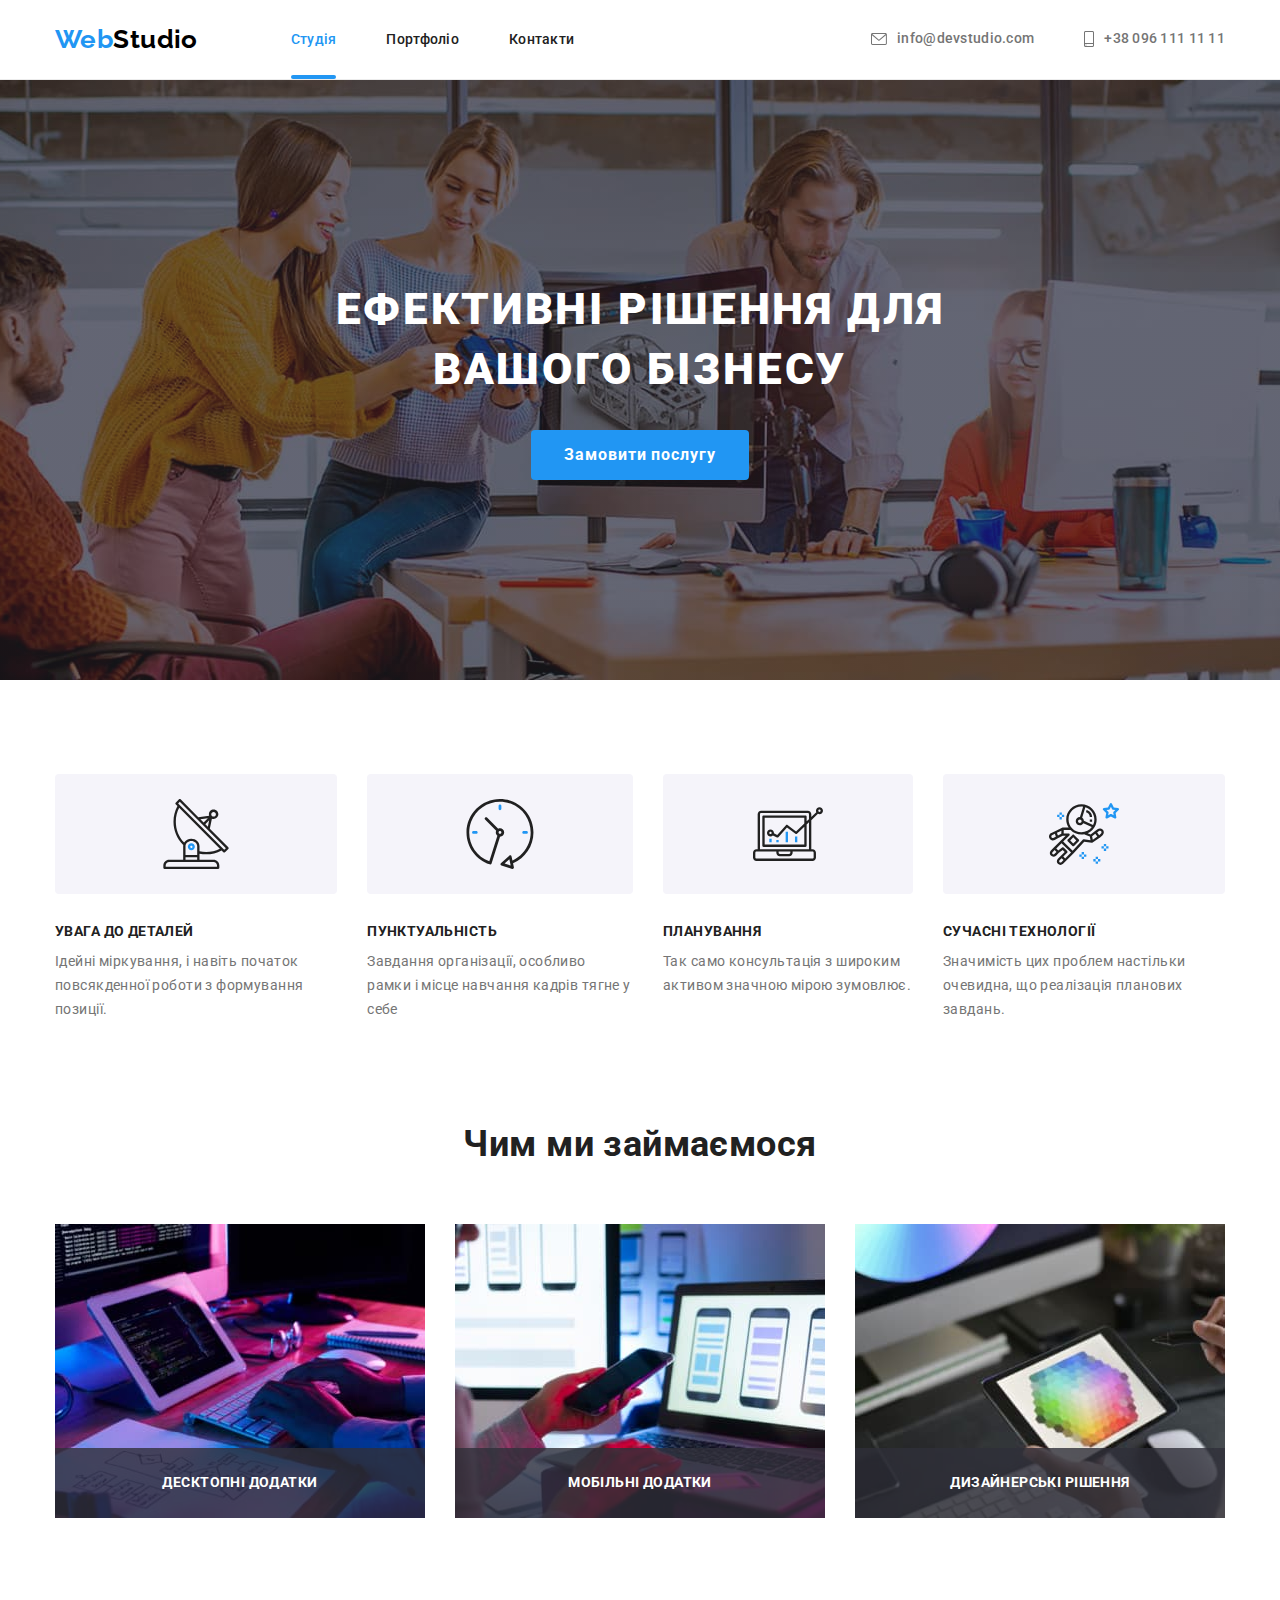
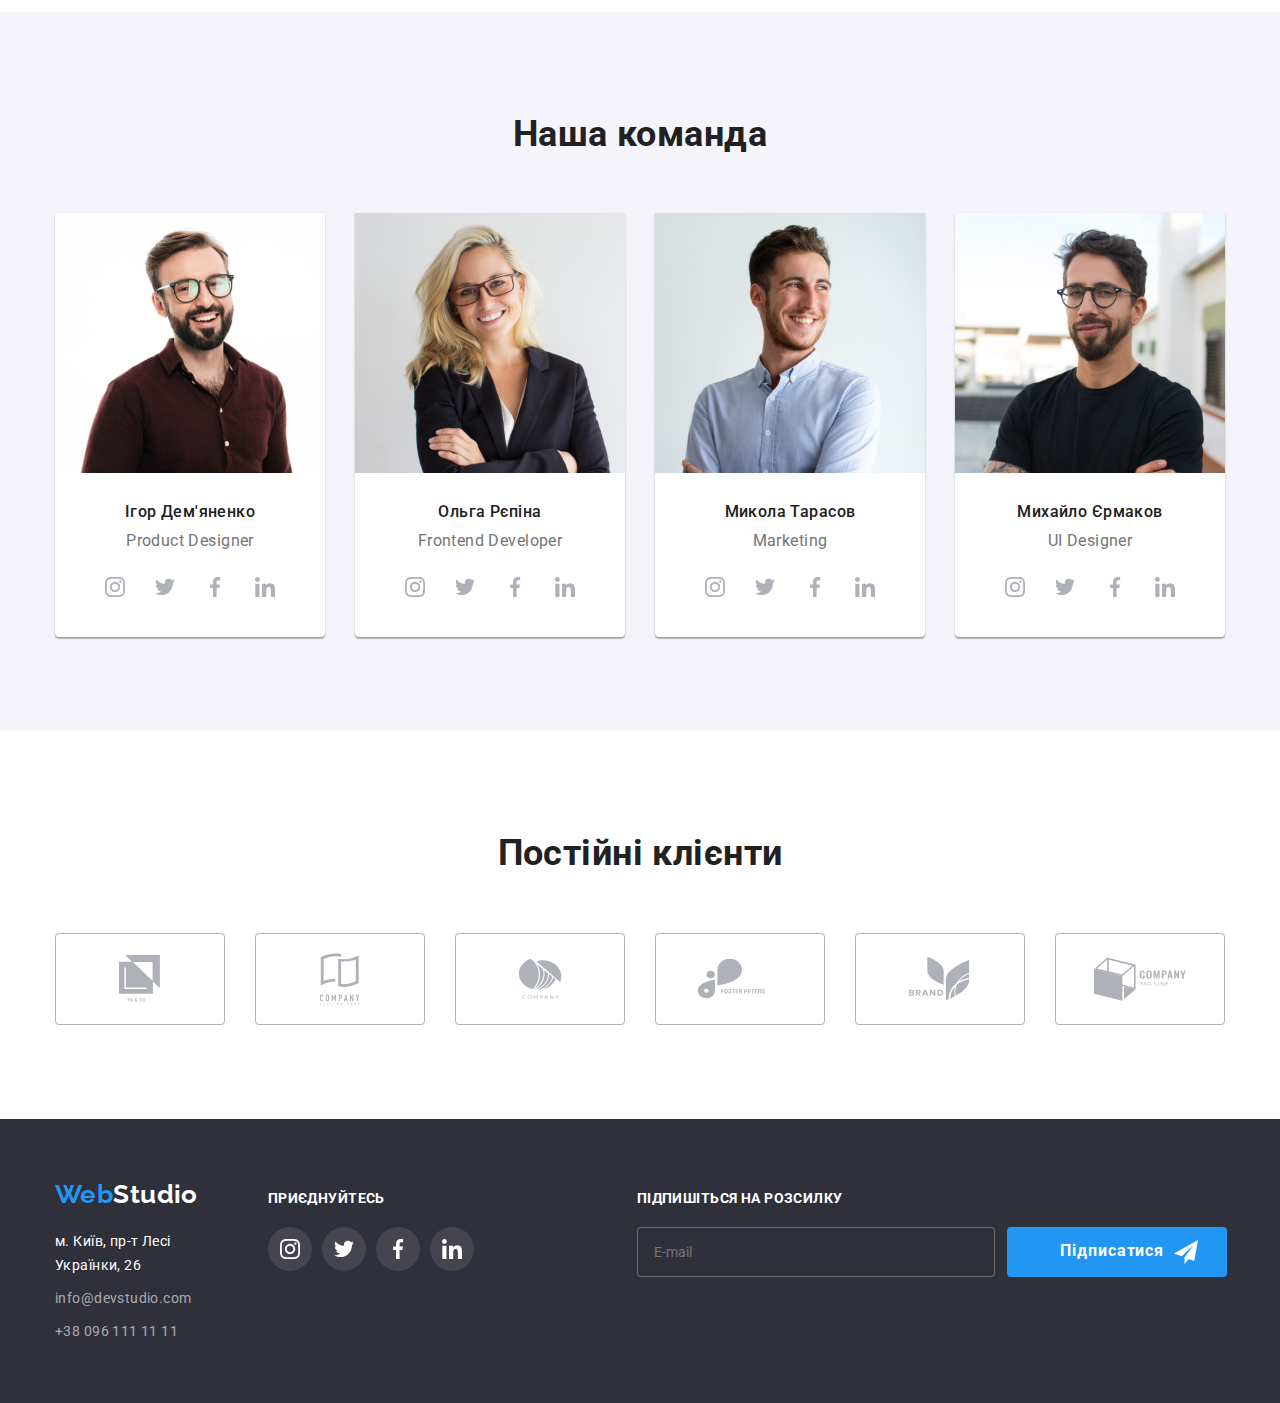
==== commit 120bed2c: "add modal styles" ====
--- a/index.html
+++ b/index.html
@@ -520,9 +520,7 @@
         <form class="modal-form">
           <div class="modal-field">
             <label for="name" class="modal-label">Ім'я</label>
-            <svg class="modal-user-icon" width="18" height="18">
-              <use href="./images/symbol-defs.svg#icon-user"></use>
-            </svg>
+
             <input
               type="text"
               name="user-name"
@@ -530,13 +528,14 @@
               class="modal-input"
               required
             />
+            <svg class="modal-user-icon" width="18" height="18">
+              <use href="./images/symbol-defs.svg#icon-user"></use>
+            </svg>
           </div>
 
           <div class="modal-field">
             <label for="tel" class="modal-label">Телефон</label>
-            <svg class="modal-user-icon" width="18" height="18">
-              <use href="./images/symbol-defs.svg#icon-phone"></use>
-            </svg>
+
             <input
               type="tel"
               name="user-tel"
@@ -544,13 +543,14 @@
               class="modal-input"
               required
             />
+            <svg class="modal-user-icon" width="18" height="18">
+              <use href="./images/symbol-defs.svg#icon-phone"></use>
+            </svg>
           </div>
 
           <div class="modal-field">
             <label for="email" class="modal-label">Пошта</label>
-            <svg class="modal-user-icon" width="18" height="18">
-              <use href="./images/symbol-defs.svg#icon-email"></use>
-            </svg>
+
             <input
               type="email"
               name="user-email"
@@ -558,6 +558,9 @@
               class="modal-input"
               required
             />
+            <svg class="modal-user-icon" width="18" height="18">
+              <use href="./images/symbol-defs.svg#icon-email"></use>
+            </svg>
           </div>
 
           <label for="comment" class="modal-label">Коментар</label>
@@ -575,10 +578,15 @@
               id="policy"
               class="modal-checkbox"
             />
+
             <label for="policy" class="modal-checkbox-label"
               >Погоджуюся з розсилкою та приймаю
               <a href="" class="modal-checkbox-link">Умови договору</a></label
             >
+
+            <svg class="checkbox-icon" width="16" height="15">
+              <use href="./images/symbol-defs.svg#icon-check"></use>
+            </svg>
           </div>
 
           <button type="submit" class="btn modal-btn-submit">Відправити</button>
--- a/css/styles.css
+++ b/css/styles.css
@@ -5,7 +5,6 @@
   --primary-text-color: #757575;
   --secondary-text-color: #212121;
   --accent-color: #2196f3;
-  /* --figma-bg: #f5f5f5; */
   --secondary-bg: #f5f4fa;
   --container-bg: #eeeeee;
   --client-section-grey: #afb1b8;
@@ -275,11 +274,17 @@
 
   background-color: var(--accent-color);
   color: var(--header-bg);
-  box-shadow: 0px 4px 4px rgba(0, 0, 0, 0.15);
 
   font-weight: 700;
   line-height: 1.8;
   letter-spacing: 0.06em;
+
+  transform: box-shadow var(--trans-duration) var(--cubic);
+}
+
+.hero-button:hover,
+.hero-button:focus {
+  box-shadow: 0px 4px 4px rgba(0, 0, 0, 0.15);
 }
 
 /* секції Наші переваги і Чим ми займаємося */
@@ -707,11 +712,12 @@
 
   background-color: var(--accent-color);
   color: var(--header-bg);
-  box-shadow: 0px 4px 4px rgba(0, 0, 0, 0.15);
 
   font-weight: 700;
   line-height: 1.8;
   letter-spacing: 0.06em;
+
+  transform: box-shadow var(--trans-duration) var(--cubic);
 }
 
 .subscription-btn .send-icon {
@@ -719,10 +725,10 @@
   margin-left: 10px;
 }
 
-/* .subscription-btn:hover,
+.subscription-btn:hover,
 .subscription-btn:focus {
   box-shadow: 0px 4px 4px rgba(0, 0, 0, 0.15);
-} */
+}
 
 .hero-backdrop {
   position: fixed;
@@ -782,12 +788,7 @@
 
 .modal-field {
   position: relative;
-}
-
-.modal-user-icon {
-  position: absolute;
-  left: 15px;
-  bottom: 14px;
+  margin-bottom: 10px;
 }
 
 .modal-label {
@@ -795,6 +796,14 @@
   line-height: 1.16;
   letter-spacing: 0.01em;
   margin-bottom: 4px;
+}
+
+.modal-user-icon {
+  position: absolute;
+  left: 15px;
+  top: 50%;
+
+  transition: fill var(--trans-duration) var(--cubic);
 }
 
 .modal-input {
@@ -804,15 +813,20 @@
   border-radius: 4px;
   padding: 0;
   margin: 0;
-  margin-bottom: 10px;
-  padding-left: 35px;
+  padding-left: 42px;
   outline: transparent;
+
+  transition: border-color var(--trans-duration) var(--cubic);
 }
 
 .modal-input:hover,
 .modal-input:focus {
-  border: 1px solid var(--accent-color);
-  /* fill: var(--accent-color); */
+  border-color: var(--accent-color);
+}
+
+.modal-input:hover + .modal-user-icon,
+.modal-input:focus + .modal-user-icon {
+  fill: var(--accent-color);
 }
 
 .modal-comment {
@@ -824,6 +838,13 @@
   margin-bottom: 20px;
   outline: transparent;
   resize: none;
+
+  transition: border-color var(--trans-duration) var(--cubic);
+}
+
+.modal-comment:hover,
+.modal-comment:focus {
+  border-color: var(--accent-color);
 }
 
 .modal-comment::placeholder {
@@ -835,6 +856,8 @@
 }
 
 .checkbox-wrapper {
+  position: relative;
+
   display: flex;
   align-items: center;
   justify-content: center;
@@ -842,11 +865,34 @@
 }
 
 .modal-checkbox {
-}
+  opacity: 0;
+}
+
+.checkbox-icon {
+  position: absolute;
+  top: 50%;
+  left: 0;
+
+  transform: translateY(-50%);
+  border: 1px solid var(--secondary-text-color);
+  opacity: 1;
+
+  fill: var(--accent-color);
+
+  transition: opacity var(--trans-duration) var(--cubic);
+}
+
+/* .checkbox-icon {
+  opacity: 1;
+} */
 
 .modal-checkbox-label {
   line-height: 1.71;
   margin-left: 8px;
+}
+
+.modal-checkbox-label:checked ~ .checkbox-icon {
+  /* opacity: 1; */
 }
 
 .modal-checkbox-link {
@@ -862,11 +908,18 @@
 
   background-color: var(--accent-color);
   color: var(--header-bg);
-  box-shadow: 0px 4px 4px rgba(0, 0, 0, 0.15);
+  /* box-shadow: 0; */
 
   font-weight: 700;
   line-height: 1.8;
   letter-spacing: 0.06em;
+
+  transform: box-shadow var(--trans-duration) var(--cubic);
+}
+
+.modal-btn-submit:hover,
+.modal-btn-submit:focus {
+  box-shadow: 0px 4px 4px rgba(0, 0, 0, 0.15);
 }
 
 .modal-btn-close {
@@ -887,6 +940,7 @@
   transition: fill var(--trans-duration) var(--cubic);
 }
 
-.modal-btn-close:hover {
+.modal-btn-close:hover,
+.modal-btn-close:focus {
   fill: var(--accent-color);
 }
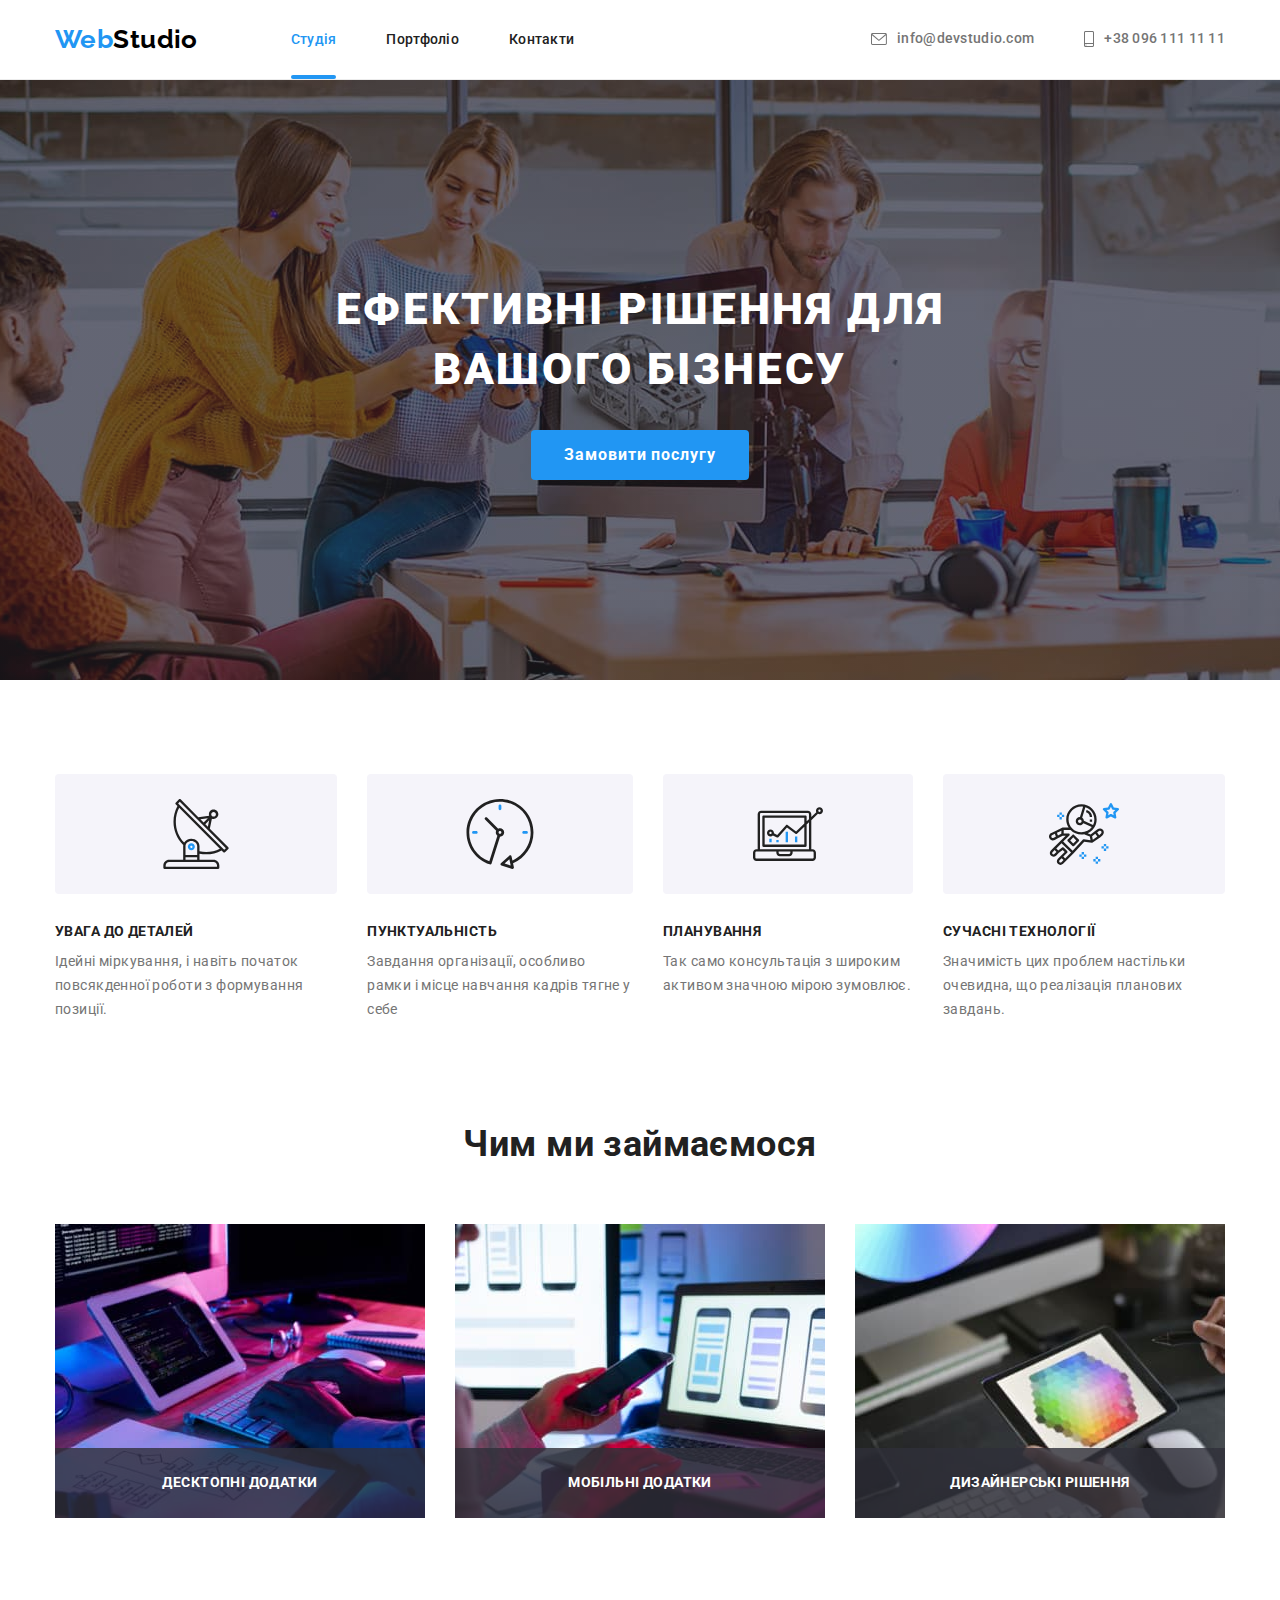
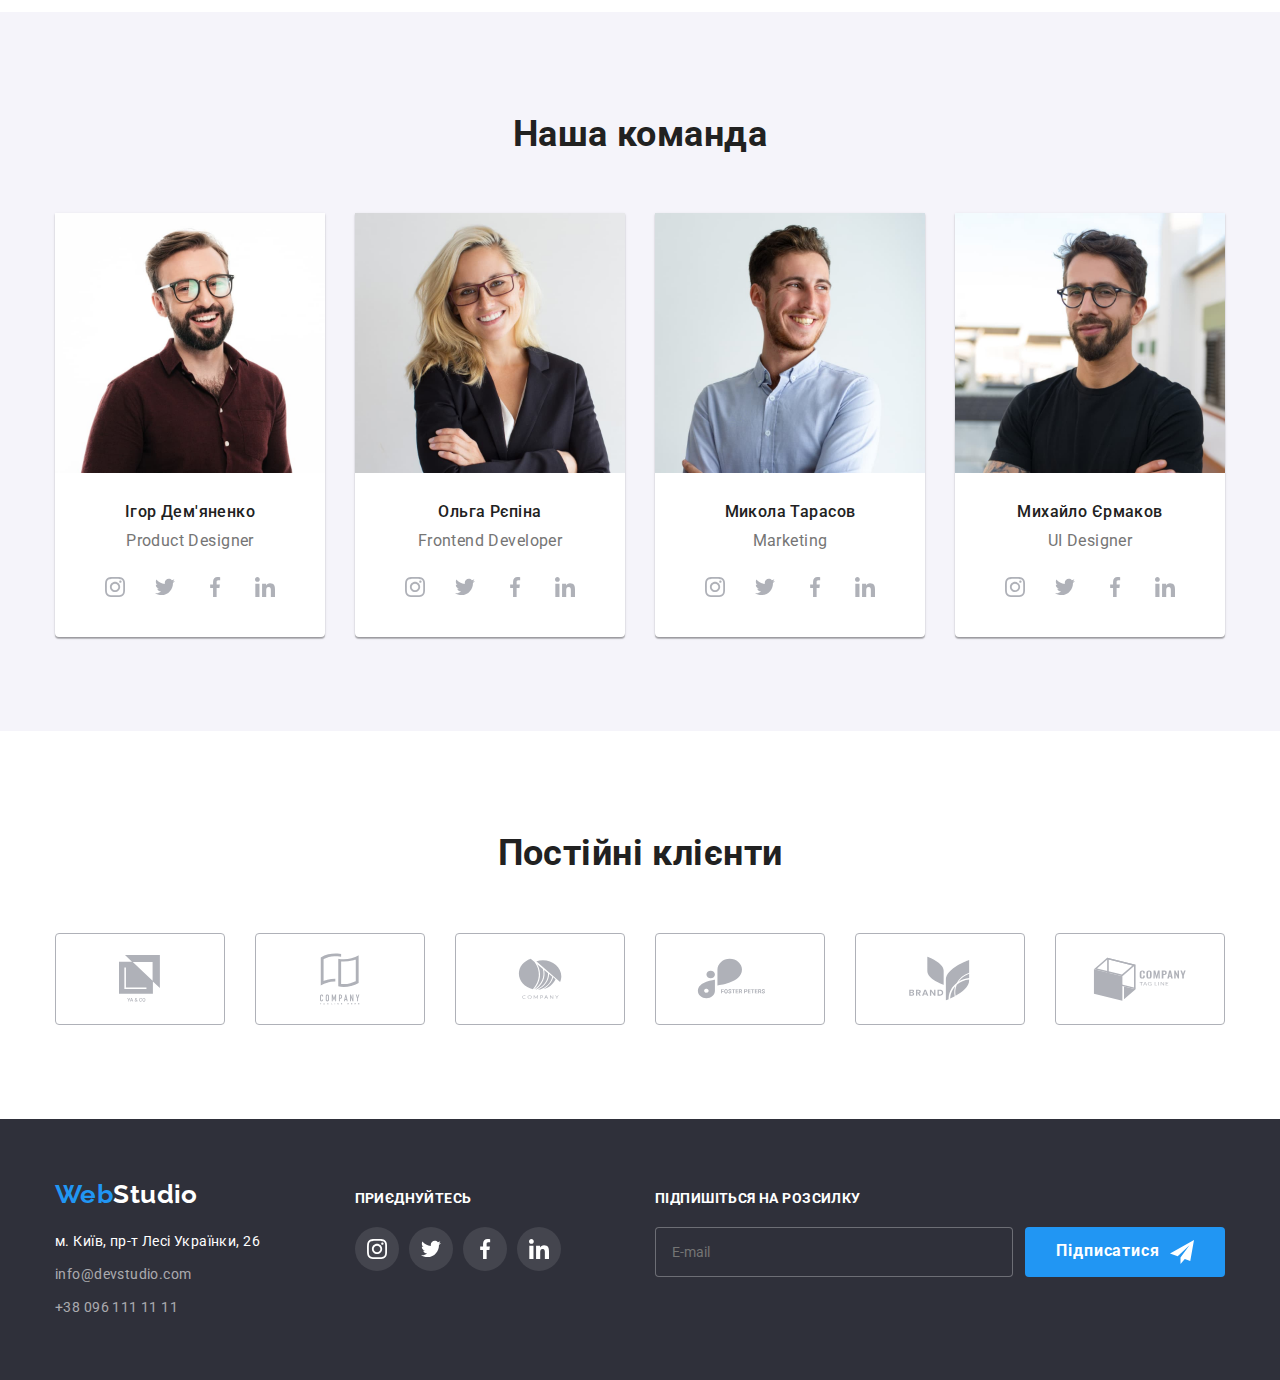
==== commit a33806c2: "update after mentor comments" ====
--- a/index.html
+++ b/index.html
@@ -516,6 +516,11 @@
     </footer>
     <div class="hero-backdrop is-hidden" data-modal>
       <div class="modal">
+        <button type="button" class="modal-btn-close" data-modal-close>
+          <svg class="modal-icon-close" width="11" height="11">
+            <use href="./images/symbol-defs.svg#icon-close"></use>
+          </svg>
+        </button>
         <p class="modal-title">Залиште свої дані, ми вам передзвонимо</p>
         <form class="modal-form">
           <div class="modal-field">
@@ -549,12 +554,12 @@
           </div>
 
           <div class="modal-field">
-            <label for="email" class="modal-label">Пошта</label>
+            <label for="user-email" class="modal-label">Пошта</label>
 
             <input
               type="email"
               name="user-email"
-              id="email"
+              id="user-email"
               class="modal-input"
               required
             />
@@ -571,32 +576,26 @@
             placeholder="Введіть текст"
           ></textarea>
 
-          <div class="checkbox-wrapper">
-            <input
+          <label for="policy" class="modal-checkbox-label"
+            ><input
               type="checkbox"
               name="policy-check"
               id="policy"
               class="modal-checkbox"
             />
 
-            <label for="policy" class="modal-checkbox-label"
-              >Погоджуюся з розсилкою та приймаю
-              <a href="" class="modal-checkbox-link">Умови договору</a></label
-            >
+            <svg class="checkbox-icon-none" width="16" height="15">
+              <use href="./images/symbol-defs.svg#icon-check-none"></use>
+            </svg>
 
             <svg class="checkbox-icon" width="16" height="15">
-              <use href="./images/symbol-defs.svg#icon-check"></use>
-            </svg>
-          </div>
+              <use href="./images/symbol-defs.svg#icon-check"></use></svg
+            >Погоджуюся з розсилкою та приймаю
+            <a href="" class="modal-checkbox-link"> Умови договору</a>
+          </label>
 
           <button type="submit" class="btn modal-btn-submit">Відправити</button>
         </form>
-
-        <button type="button" class="modal-btn-close" data-modal-close>
-          <svg class="modal-icon-close" width="11" height="11">
-            <use href="./images/symbol-defs.svg#icon-close"></use>
-          </svg>
-        </button>
       </div>
     </div>
     <script src="./js/modal.js"></script>
--- a/css/styles.css
+++ b/css/styles.css
@@ -592,8 +592,8 @@
 
 .footer-flex {
   display: flex;
-  gap: 70px;
   align-items: baseline;
+  justify-content: space-between;
 }
 
 .logo-footer {
@@ -682,9 +682,7 @@
   background-color: var(--accent-color);
 }
 
-.subscription-form {
-  margin-left: 93px;
-}
+/* ФОРМА ПІДПИСКИ */
 
 .subscription-wrapper {
   display: flex;
@@ -699,16 +697,16 @@
   border: 1px solid rgba(255, 255, 255, 0.3);
   border-radius: 4px;
   background-color: var(--footer-bg);
+  color: var(--header-bg);
 }
 
 .subscription-btn {
-  padding: 10px 28px 10px 52px;
   min-width: 200px;
   height: 50px;
-  margin: 0 auto;
-
-  display: flex;
-  align-items: center;
+
+  display: flex;
+  align-items: center;
+  justify-content: center;
 
   background-color: var(--accent-color);
   color: var(--header-bg);
@@ -729,6 +727,8 @@
 .subscription-btn:focus {
   box-shadow: 0px 4px 4px rgba(0, 0, 0, 0.15);
 }
+
+/* МОДАЛЬНЕ ВІКНО */
 
 .hero-backdrop {
   position: fixed;
@@ -764,7 +764,7 @@
   left: 50%;
 
   max-width: 528px;
-  min-height: 581px;
+  /* min-height: 581px; */
   padding: 40px;
 
   background-color: var(--header-bg);
@@ -792,6 +792,7 @@
 }
 
 .modal-label {
+  display: block;
   font-size: 12px;
   line-height: 1.16;
   letter-spacing: 0.01em;
@@ -819,17 +820,16 @@
   transition: border-color var(--trans-duration) var(--cubic);
 }
 
-.modal-input:hover,
 .modal-input:focus {
   border-color: var(--accent-color);
 }
 
-.modal-input:hover + .modal-user-icon,
 .modal-input:focus + .modal-user-icon {
   fill: var(--accent-color);
 }
 
 .modal-comment {
+  display: block;
   width: 100%;
   min-height: 120px;
   padding: 12px 16px;
@@ -842,7 +842,6 @@
   transition: border-color var(--trans-duration) var(--cubic);
 }
 
-.modal-comment:hover,
 .modal-comment:focus {
   border-color: var(--accent-color);
 }
@@ -855,48 +854,57 @@
   color: rgba(117, 117, 117, 0.5);
 }
 
-.checkbox-wrapper {
+.modal-checkbox-label {
   position: relative;
 
   display: flex;
   align-items: center;
-  justify-content: center;
+  justify-content: end;
+
   margin-bottom: 30px;
 }
 
 .modal-checkbox {
-  opacity: 0;
+  appearance: none;
+  -webkit-appearance: none;
+  -moz-appearance: none;
+}
+
+.checkbox-icon-none {
+  position: absolute;
+  /* display: inline-block; */
+  top: 0;
+  left: 0;
+
+  opacity: 1;
+
+  transition: opacity var(--trans-duration) var(--cubic);
 }
 
 .checkbox-icon {
   position: absolute;
-  top: 50%;
+  /* display: inline-block; */
+  top: 0;
   left: 0;
 
-  transform: translateY(-50%);
-  border: 1px solid var(--secondary-text-color);
+  opacity: 0;
+
+  fill: var(--accent-color);
+
+  transition: opacity var(--trans-duration) var(--cubic);
+}
+
+.modal-checkbox:checked ~ .checkbox-icon-none {
+  opacity: 0;
+}
+
+.modal-checkbox:checked ~ .checkbox-icon {
   opacity: 1;
-
-  fill: var(--accent-color);
-
-  transition: opacity var(--trans-duration) var(--cubic);
-}
-
-/* .checkbox-icon {
-  opacity: 1;
-} */
-
-.modal-checkbox-label {
-  line-height: 1.71;
-  margin-left: 8px;
-}
-
-.modal-checkbox-label:checked ~ .checkbox-icon {
-  /* opacity: 1; */
 }
 
 .modal-checkbox-link {
   color: var(--accent-color);
+  margin-left: 5px;
 }
 
 .modal-btn-submit {
@@ -908,7 +916,6 @@
 
   background-color: var(--accent-color);
   color: var(--header-bg);
-  /* box-shadow: 0; */
 
   font-weight: 700;
   line-height: 1.8;
